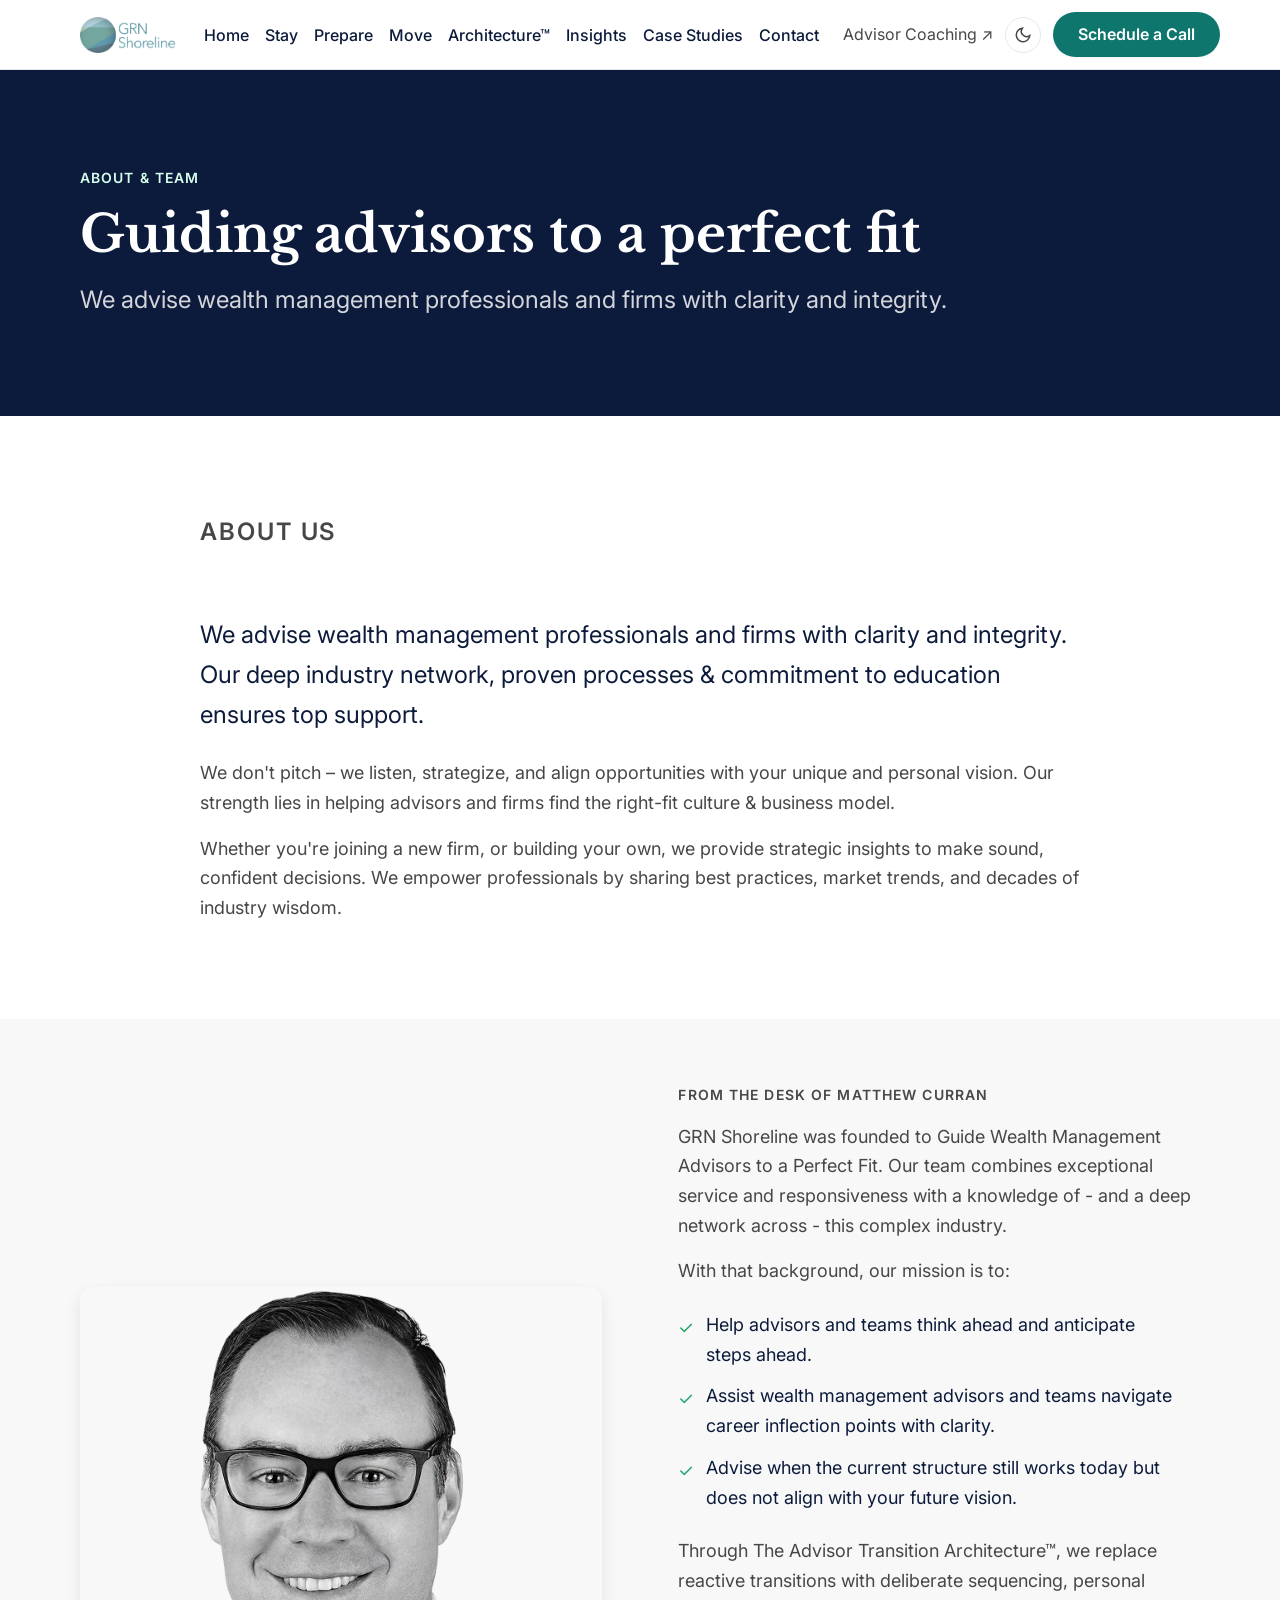
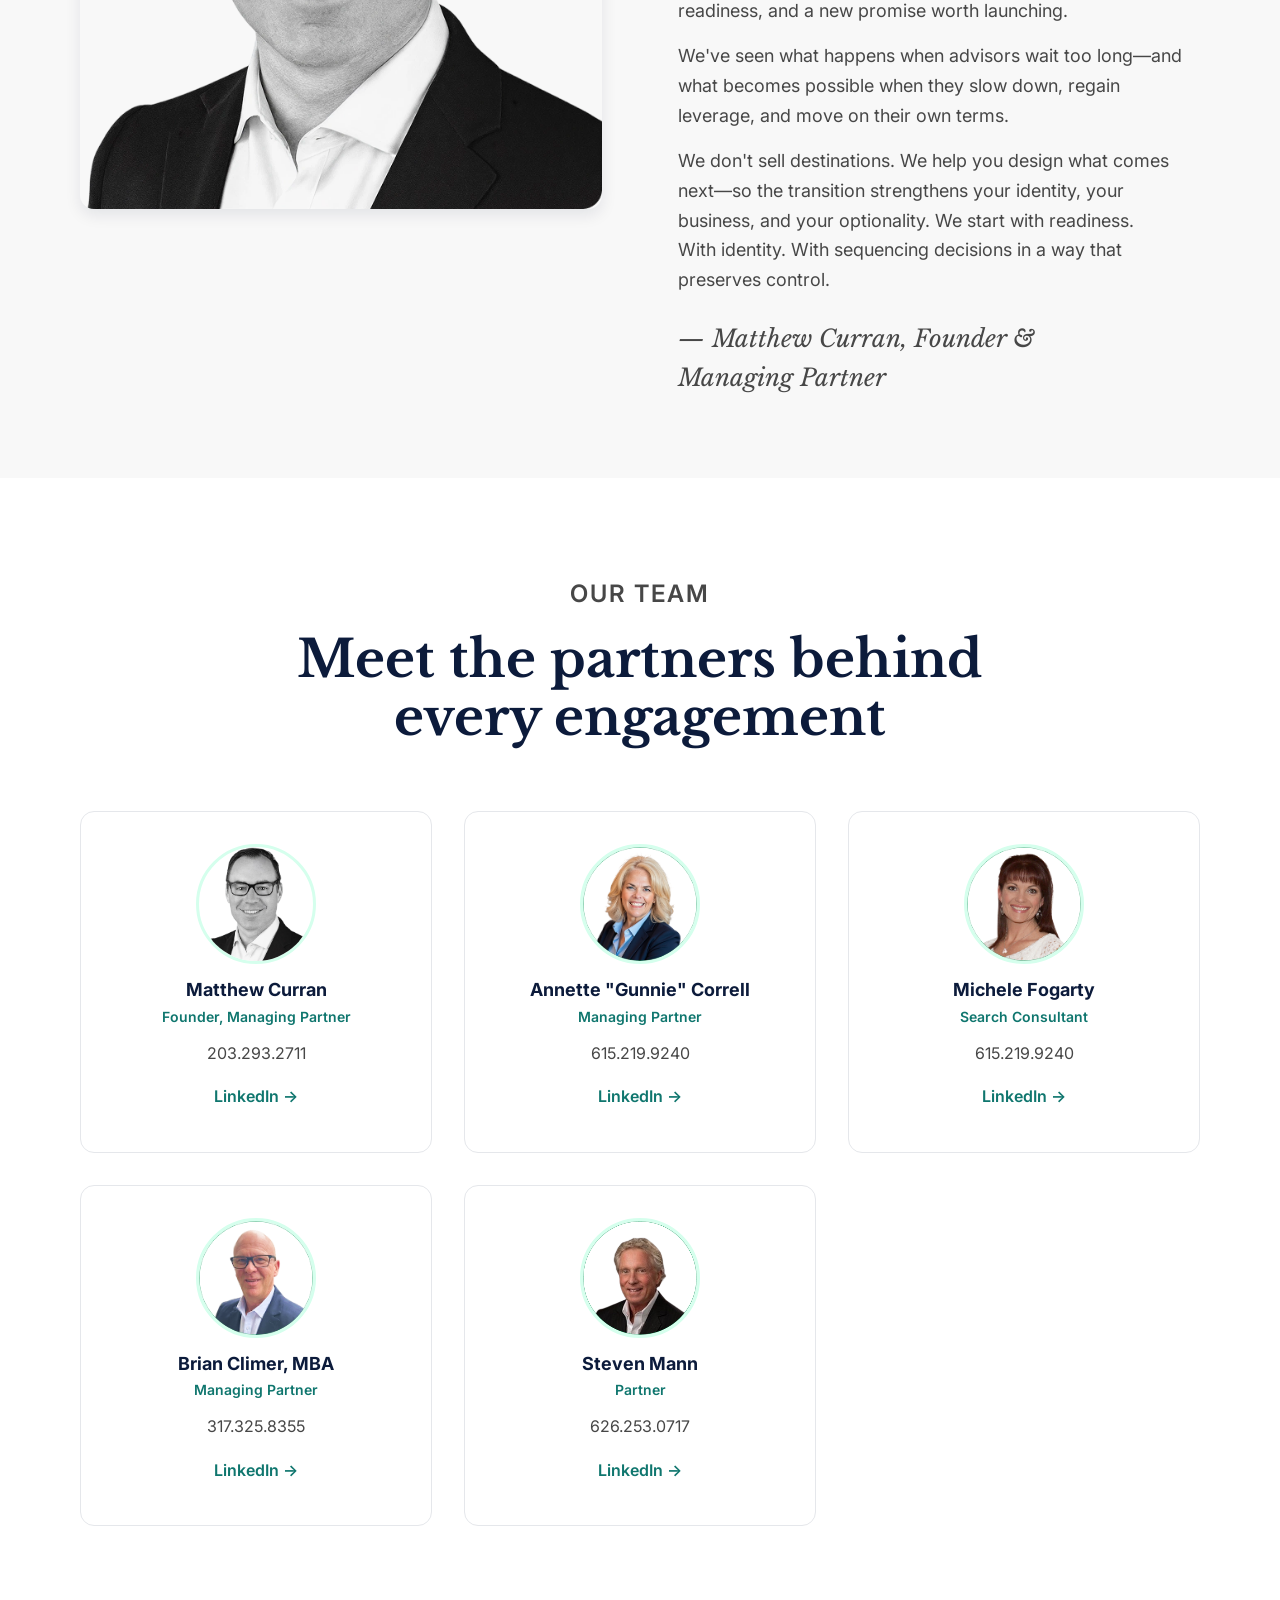
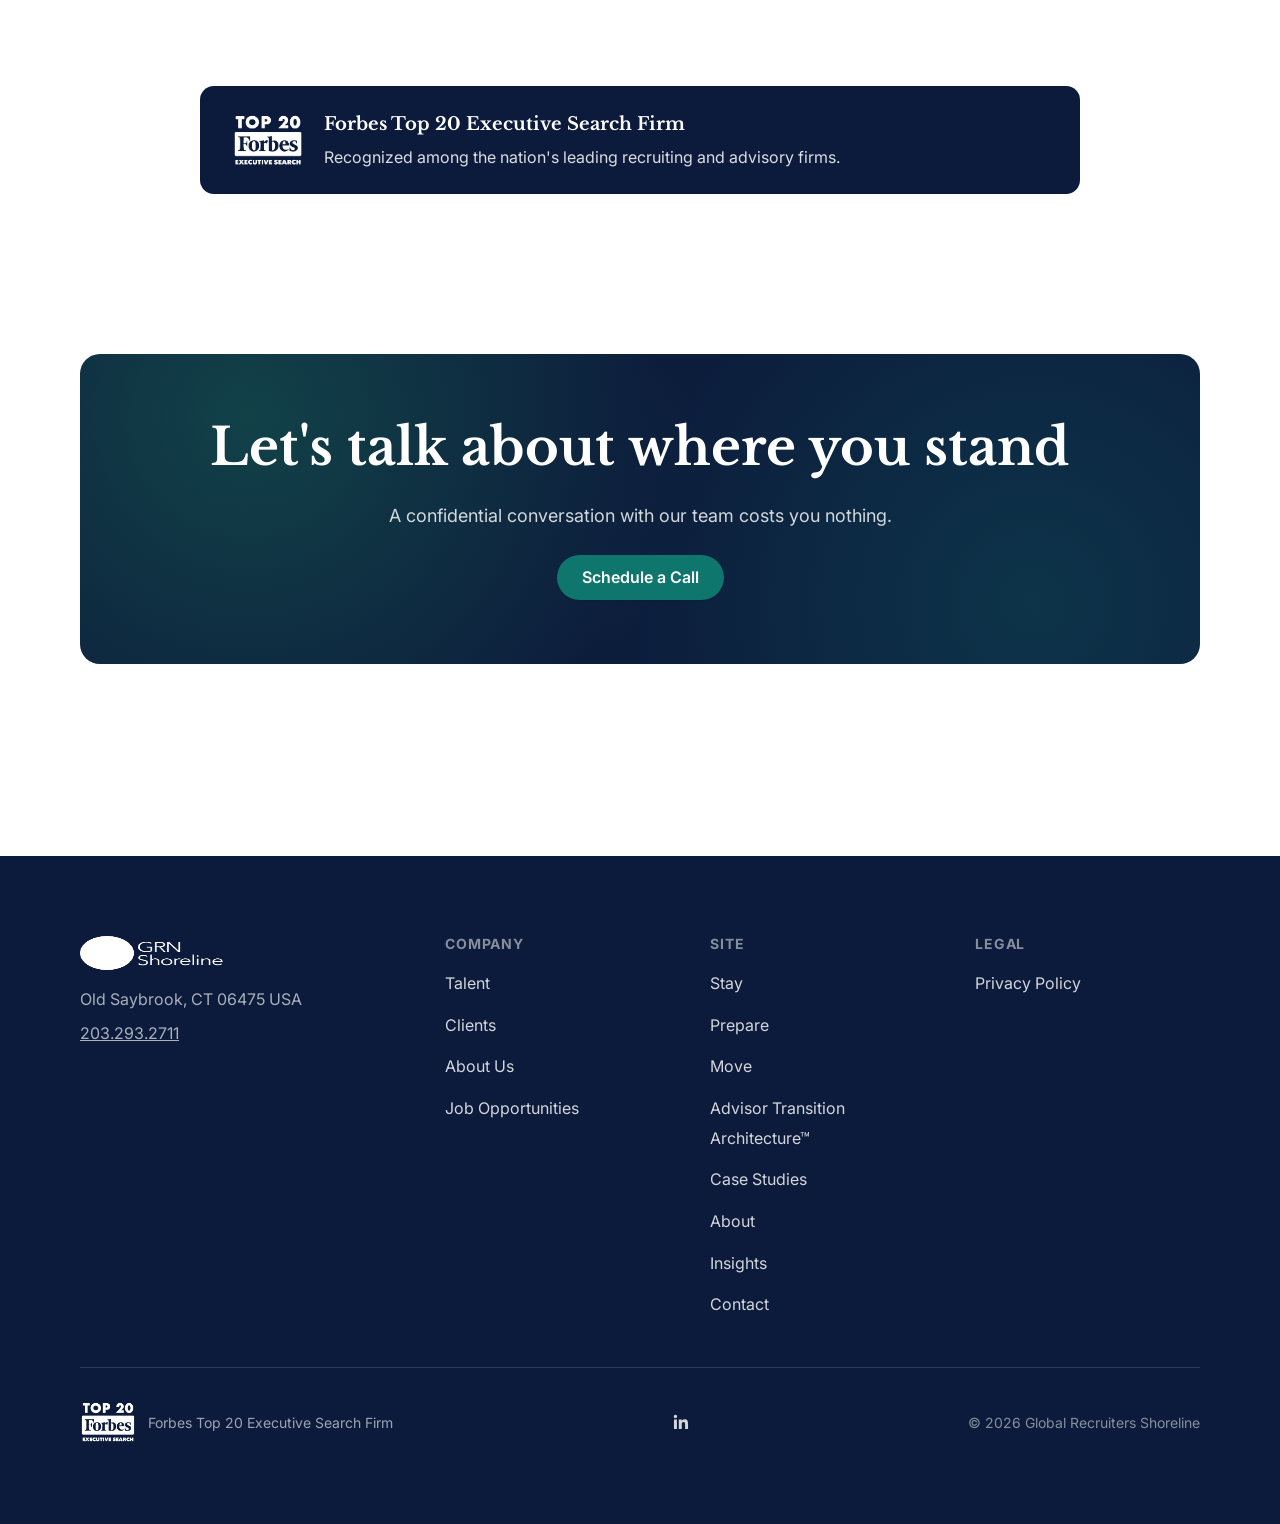
==== about.html @ 6365e37e "GRN Shoreline website - 9 page site" ====
<!doctype html>
<html lang="en">
<head>
  <meta charset="UTF-8">
  <meta name="viewport" content="width=device-width, initial-scale=1.0">
  <title>About & Team — GRN Shoreline</title>
  <meta name="description" content="Meet the GRN Shoreline team and read Matthew Curran's letter on why the firm exists to guide wealth management advisors to a perfect fit.">
  <link rel="preconnect" href="https://fonts.googleapis.com">
  <link rel="preconnect" href="https://fonts.gstatic.com" crossorigin>
  <link href="https://fonts.googleapis.com/css2?family=Libre+Baskerville:ital,wght@0,400;0,700;1,400&family=Inter:wght@300..800&display=swap" rel="stylesheet">
  <link rel="stylesheet" href="./base.css">
  <link rel="stylesheet" href="./style.css">
  <link rel="icon" href="./assets/grn-logo-alt.png">
</head>
<body>
  <a class="skip-link" href="#main">Skip to content</a>

        <header class="site-header">
    <div class="wrap header-inner">
      <a class="brand" href="./index.html" aria-label="GRN Shoreline home">
        <img src="./assets/grn-logo-alt.png" alt="GRN Shoreline logo" width="150" height="54">
      </a>
      <nav class="main-nav" aria-label="Primary">
        <ul role="list">
          <li><a href="./index.html">Home</a></li>
          <li><a href="./stay.html">Stay</a></li>
          <li><a href="./prepare.html">Prepare</a></li>
          <li><a href="./move.html">Move</a></li>
          <li><a href="./advisor-transition-architecture.html"><span class="nav-label-full">Advisor Transition Architecture™</span><span class="nav-label-short">Architecture™</span></a></li>
          <li><a href="./insights.html">Insights</a></li>
          <li><a href="./case-studies.html">Case Studies</a></li>
          <li><a href="./contact.html">Contact</a></li>
        </ul>
        <a class="link-external" href="https://advisortransitionconsulting.com/" target="_blank" rel="noopener noreferrer">Advisor Coaching ↗</a>
      </nav>
      <div class="header-actions">
        <a class="link-external-desktop" href="https://advisortransitionconsulting.com/" target="_blank" rel="noopener noreferrer">Advisor Coaching ↗</a>
        <button class="theme-toggle" data-theme-toggle type="button" aria-label="Switch to dark mode"></button>
        <a class="btn btn--primary" href="https://calendly.com/grnshoreline" target="_blank" rel="noopener noreferrer"><span class="btn-label-full">Schedule a Call</span><span class="btn-label-short">Call</span></a>
        <button class="nav-toggle" type="button" aria-label="Open menu" aria-expanded="false">
          <svg width="22" height="22" viewBox="0 0 24 24" fill="none" stroke="currentColor" stroke-width="2"><path d="M3 6h18M3 12h18M3 18h18"/></svg>
        </button>
      </div>
    </div>
  </header>

<main id="main">
    <section class="page-hero">
      <div class="wrap">
        <p class="kicker kicker--on-dark"><span>About &amp; Team</span></p>
        <h1>Guiding advisors to a perfect fit</h1>
        <p class="subhead">We advise wealth management professionals and firms with clarity and integrity.</p>
      </div>
    </section>

    <section class="section">
      <div class="wrap wrap--narrow">
        <div class="section-head">
          <p class="kicker"><span>About Us</span></p>
        </div>
        <p style="font-size:var(--text-lg); color:var(--color-text); font-family:var(--font-body); margin-bottom:var(--space-6);">We advise wealth management professionals and firms with clarity and integrity. Our deep industry network, proven processes &amp; commitment to education ensures top support.</p>
        <p style="color:var(--color-text-muted); margin-bottom:var(--space-4);">We don't pitch – we listen, strategize, and align opportunities with your unique and personal vision. Our strength lies in helping advisors and firms find the right-fit culture &amp; business model.</p>
        <p style="color:var(--color-text-muted);">Whether you're joining a new firm, or building your own, we provide strategic insights to make sound, confident decisions. We empower professionals by sharing best practices, market trends, and decades of industry wisdom.</p>
      </div>
    </section>

    <section class="section section--tight" style="background:var(--color-surface);">
      <div class="wrap">
        <div class="split">
          <div class="split-media">
            <img src="./assets/matt-bw.png" alt="Matthew Curran, Founder and Managing Partner of GRN Shoreline" width="631" height="631" loading="lazy">
          </div>
          <div class="split-copy">
            <p class="kicker"><span>From the Desk of Matthew Curran</span></p>
            <div class="letter-block" style="padding:0; background:transparent;">
              <p>GRN Shoreline was founded to Guide Wealth Management Advisors to a Perfect Fit. Our team combines exceptional service and responsiveness with a knowledge of - and a deep network across - this complex industry.</p>
              <p>With that background, our mission is to:</p>
              <ul class="split-list" role="list">
                <li><span class="check">✓</span> Help advisors and teams think ahead and anticipate steps ahead.</li>
                <li><span class="check">✓</span> Assist wealth management advisors and teams navigate career inflection points with clarity.</li>
                <li><span class="check">✓</span> Advise when the current structure still works today but does not align with your future vision.</li>
              </ul>
              <p>Through The Advisor Transition Architecture™, we replace reactive transitions with deliberate sequencing, personal readiness, and a new promise worth launching.</p>
              <p>We've seen what happens when advisors wait too long—and what becomes possible when they slow down, regain leverage, and move on their own terms.</p>
              <p>We don't sell destinations. We help you design what comes next—so the transition strengthens your identity, your business, and your optionality. We start with readiness. With identity. With sequencing decisions in a way that preserves control.</p>
              <p class="letter-signoff">— Matthew Curran, Founder &amp; Managing Partner</p>
            </div>
          </div>
        </div>
      </div>
    </section>

    <section class="section">
      <div class="wrap">
        <div class="section-head section-head--center">
          <p class="kicker" style="justify-content:center;"><span>Our Team</span></p>
          <h2>Meet the partners behind every engagement</h2>
        </div>
        <div class="team-grid">
          <div class="team-card">
            <div class="team-photo"><img src="./assets/matt-bw.png" alt="Matthew Curran" width="631" height="631" loading="lazy"></div>
            <h3>Matthew Curran</h3>
            <p class="role">Founder, Managing Partner</p>
            <a class="phone" href="tel:2032932711">203.293.2711</a>
            <a class="btn btn--ghost" href="https://www.linkedin.com/in/matthewcurran-grn/" target="_blank" rel="noopener noreferrer">LinkedIn →</a>
          </div>
          <div class="team-card">
            <div class="team-photo"><img src="./assets/annette.png" alt="Annette Gunnie Correll" width="275" height="275" loading="lazy"></div>
            <h3>Annette "Gunnie" Correll</h3>
            <p class="role">Managing Partner</p>
            <a class="phone" href="tel:6152199240">615.219.9240</a>
            <a class="btn btn--ghost" href="https://www.linkedin.com/in/gunnie-correll/" target="_blank" rel="noopener noreferrer">LinkedIn →</a>
          </div>
          <div class="team-card">
            <div class="team-photo"><img src="./assets/michele.png" alt="Michele Fogarty" width="275" height="275" loading="lazy"></div>
            <h3>Michele Fogarty</h3>
            <p class="role">Search Consultant</p>
            <a class="phone" href="tel:6152199240">615.219.9240</a>
            <a class="btn btn--ghost" href="https://www.linkedin.com/in/michelefogarty/" target="_blank" rel="noopener noreferrer">LinkedIn →</a>
          </div>
          <div class="team-card">
            <div class="team-photo"><img src="./assets/brian.png" alt="Brian Climer" width="275" height="275" loading="lazy"></div>
            <h3>Brian Climer, MBA</h3>
            <p class="role">Managing Partner</p>
            <a class="phone" href="tel:3173258355">317.325.8355</a>
            <a class="btn btn--ghost" href="https://www.linkedin.com/in/brian-climer-b722161/" target="_blank" rel="noopener noreferrer">LinkedIn →</a>
          </div>
          <div class="team-card">
            <div class="team-photo"><img src="./assets/steven.png" alt="Steven Mann" width="220" height="220" loading="lazy"></div>
            <h3>Steven Mann</h3>
            <p class="role">Partner</p>
            <a class="phone" href="tel:6262530717">626.253.0717</a>
            <a class="btn btn--ghost" href="https://www.linkedin.com/in/steven-mann-wealth-management/" target="_blank" rel="noopener noreferrer">LinkedIn →</a>
          </div>
        </div>
      </div>
    </section>

    <section class="section section--tight">
      <div class="wrap wrap--narrow">
        <div class="badge-row">
          <img src="./assets/forbes-badge.png" alt="Forbes Top 20 Executive Search Firm badge">
          <p><strong>Forbes Top 20 Executive Search Firm</strong>Recognized among the nation's leading recruiting and advisory firms.</p>
        </div>
      </div>
    </section>

    <section class="section">
      <div class="wrap">
        <div class="cta-band">
          <h2>Let's talk about where you stand</h2>
          <p>A confidential conversation with our team costs you nothing.</p>
          <div class="hero-ctas">
            <a class="btn btn--primary" href="https://calendly.com/grnshoreline" target="_blank" rel="noopener noreferrer">Schedule a Call</a>
          </div>
        </div>
      </div>
    </section>
  </main>

        <footer class="site-footer">
    <div class="wrap">
      <div class="footer-grid">
        <div class="footer-brand">
          <img src="./assets/grn-logo-alt.png" alt="GRN Shoreline logo" width="150" height="54">
          <p>Old Saybrook, CT 06475 USA</p>
          <p><a href="tel:2032932711" style="color:inherit;">203.293.2711</a></p>
        </div>
        <div class="footer-col">
          <h4>Company</h4>
          <ul role="list">
            <li><a href="https://grnshoreline.com/candidate/index.aspx" target="_blank" rel="noopener noreferrer">Talent</a></li>
            <li><a href="https://grnshoreline.com/employer/index.aspx" target="_blank" rel="noopener noreferrer">Clients</a></li>
            <li><a href="./about.html">About Us</a></li>
            <li><a href="https://grnshoreline.com/candidate/jobs.aspx" target="_blank" rel="noopener noreferrer">Job Opportunities</a></li>
          </ul>
        </div>
        <div class="footer-col">
          <h4>Site</h4>
          <ul role="list">
            <li><a href="./stay.html">Stay</a></li>
            <li><a href="./prepare.html">Prepare</a></li>
            <li><a href="./move.html">Move</a></li>
            <li><a href="./advisor-transition-architecture.html">Advisor Transition Architecture™</a></li>
            <li><a href="./case-studies.html">Case Studies</a></li>
            <li><a href="./about.html">About</a></li>
            <li><a href="./insights.html">Insights</a></li>
            <li><a href="./contact.html">Contact</a></li>
          </ul>
        </div>
        <div class="footer-col">
          <h4>Legal</h4>
          <ul role="list">
            <li><a href="https://grnshoreline.com/about/privacy.aspx" target="_blank" rel="noopener noreferrer">Privacy Policy</a></li>
          </ul>
        </div>
      </div>
      <div class="footer-bottom">
        <div class="footer-badge">
          <img src="./assets/forbes-badge.png" alt="Forbes Top 20 Executive Search Firm badge">
          <span>Forbes Top 20 Executive Search Firm</span>
        </div>
        <div class="footer-social">
          <a href="https://linkedin.com/company/grnshoreline" target="_blank" rel="noopener noreferrer" aria-label="GRN Shoreline on LinkedIn">
            <svg width="20" height="20" viewBox="0 0 24 24" fill="currentColor"><path d="M20.45 20.45h-3.55v-5.57c0-1.33-.02-3.03-1.85-3.03-1.85 0-2.14 1.44-2.14 2.94v5.66H9.36V9h3.41v1.56h.05c.47-.9 1.64-1.85 3.38-1.85 3.6 0 4.27 2.37 4.27 5.46v6.28zM5.34 7.43a2.06 2.06 0 1 1 0-4.12 2.06 2.06 0 0 1 0 4.12zM7.12 20.45H3.56V9h3.56v11.45z"/></svg>
          </a>
        </div>
        <p class="footer-copy">© 2026 Global Recruiters Shoreline</p>
      </div>
    </div>
  </footer>

  <script src="./app.js" defer></script>
</body>
</html>
---- base.css ----
/* base.css — mandatory reset & foundations */
*,
*::before,
*::after {
  box-sizing: border-box;
  margin: 0;
  padding: 0;
}

html {
  -moz-text-size-adjust: none;
  -webkit-text-size-adjust: none;
  text-size-adjust: none;
  -webkit-font-smoothing: antialiased;
  -moz-osx-font-smoothing: grayscale;
  text-rendering: optimizeLegibility;
  scroll-behavior: smooth;
  hanging-punctuation: first last;
  scroll-padding-top: var(--space-24);
  overflow-x: hidden;
}

body {
  min-height: 100dvh;
  line-height: 1.65;
  font-family: var(--font-body, sans-serif);
  font-size: var(--text-base);
  color: var(--color-text);
  background-color: var(--color-bg);
  overflow-x: hidden;
}

img,
picture,
video,
canvas,
svg {
  display: block;
  max-width: 100%;
  height: auto;
}
ul[role='list'],
ol[role='list'] {
  list-style: none;
}
input,
button,
textarea,
select {
  font: inherit;
  color: inherit;
}

h1,
h2,
h3,
h4,
h5,
h6 {
  text-wrap: balance;
  line-height: 1.15;
  font-family: var(--font-display);
}
p,
li,
figcaption {
  text-wrap: pretty;
}

::selection {
  background: color-mix(in oklab, var(--color-primary) 30%, transparent);
  color: var(--color-text);
}

:focus-visible {
  outline: 2px solid var(--color-primary);
  outline-offset: 3px;
  border-radius: var(--radius-sm);
}

@media (prefers-reduced-motion: reduce) {
  *,
  *::before,
  *::after {
    animation-duration: 0.01ms !important;
    animation-iteration-count: 1 !important;
    transition-duration: 0.01ms !important;
    scroll-behavior: auto !important;
  }
}

button {
  cursor: pointer;
  background: none;
  border: none;
}
table {
  border-collapse: collapse;
  width: 100%;
}

a,
button,
[role='button'],
[role='link'],
input,
textarea,
select {
  transition:
    color var(--transition-interactive),
    background var(--transition-interactive),
    border-color var(--transition-interactive),
    box-shadow var(--transition-interactive),
    transform var(--transition-interactive);
}

.sr-only {
  position: absolute;
  width: 1px;
  height: 1px;
  padding: 0;
  margin: -1px;
  overflow: hidden;
  clip: rect(0, 0, 0, 0);
  white-space: nowrap;
  border-width: 0;
}
---- style.css ----
/* style.css — GRN Shoreline design tokens + components */

/* ============ TYPE SCALE ============ */
:root {
  --text-xs: clamp(0.75rem, 0.7rem + 0.25vw, 0.875rem);
  --text-sm: clamp(0.875rem, 0.8rem + 0.35vw, 1rem);
  --text-base: clamp(1rem, 0.95rem + 0.25vw, 1.125rem);
  --text-lg: clamp(1.125rem, 1rem + 0.75vw, 1.5rem);
  --text-xl: clamp(1.5rem, 1.2rem + 1.25vw, 2.25rem);
  --text-2xl: clamp(2rem, 1.2rem + 2.5vw, 3.5rem);
  --text-3xl: clamp(2.5rem, 1rem + 4vw, 4.75rem);
  --text-hero: clamp(2.75rem, 0.8rem + 6vw, 6.5rem);

  /* ============ SPACING (4px base) ============ */
  --space-1: 0.25rem;
  --space-2: 0.5rem;
  --space-3: 0.75rem;
  --space-4: 1rem;
  --space-5: 1.25rem;
  --space-6: 1.5rem;
  --space-8: 2rem;
  --space-10: 2.5rem;
  --space-12: 3rem;
  --space-16: 4rem;
  --space-20: 5rem;
  --space-24: 6rem;
  --space-32: 8rem;

  /* ============ RADIUS / TRANSITIONS ============ */
  --radius-sm: 0.375rem;
  --radius-md: 0.5rem;
  --radius-lg: 0.875rem;
  --radius-xl: 1.25rem;
  --radius-full: 9999px;
  --transition-interactive: 180ms cubic-bezier(0.16, 1, 0.3, 1);

  /* ============ CONTENT WIDTHS ============ */
  --content-narrow: 640px;
  --content-default: 960px;
  --content-wide: 1200px;
  --content-full: 100%;

  /* ============ FONTS ============ */
  --font-display: 'Libre Baskerville', Georgia, 'Times New Roman', serif;
  --font-body: 'Inter', -apple-system, 'Helvetica Neue', sans-serif;
}

/* ============ COLOR SYSTEM — GRN Shoreline brand ============ */
:root,
[data-theme='light'] {
  --color-navy: #0c1b3b;
  --color-navy-2: #132549;
  --color-teal: #0f766e;
  --color-teal-2: #20a56a;
  --color-mint: #d5ffed;

  --color-bg: #ffffff;
  --color-surface: #f8f8f8;
  --color-surface-2: #ffffff;
  --color-surface-offset: #eef6f2;
  --color-surface-mint: #d5ffed;
  --color-divider: #e5e7eb;
  --color-border: #e5e7eb;

  --color-text: #0c1b3b;
  --color-text-muted: #474747;
  --color-text-faint: #9ca3af;
  --color-text-inverse: #f8f8f8;

  --color-primary: #0f766e;
  --color-primary-hover: #0c5c56;
  --color-primary-active: #094843;
  --color-primary-highlight: #d5ffed;

  --color-accent: #20a56a;
  --color-accent-hover: #188753;

  --shadow-sm: 0 1px 2px rgba(12, 27, 59, 0.06);
  --shadow-md: 0 6px 16px rgba(12, 27, 59, 0.09);
  --shadow-lg: 0 16px 40px rgba(12, 27, 59, 0.14);
}

[data-theme='dark'] {
  --color-bg: #0a1530;
  --color-surface: #0c1b3b;
  --color-surface-2: #101f42;
  --color-surface-offset: #122645;
  --color-surface-mint: #163527;
  --color-divider: #223258;
  --color-border: #2a3b64;

  --color-text: #eef2f7;
  --color-text-muted: #b7c0d6;
  --color-text-faint: #7f8bab;
  --color-text-inverse: #0c1b3b;

  --color-primary: #2bbfa0;
  --color-primary-hover: #4fd2b5;
  --color-primary-active: #20a56a;
  --color-primary-highlight: #163527;

  --color-accent: #33c17a;
  --color-accent-hover: #57d295;

  --shadow-sm: 0 1px 2px rgba(0, 0, 0, 0.3);
  --shadow-md: 0 6px 16px rgba(0, 0, 0, 0.35);
  --shadow-lg: 0 16px 40px rgba(0, 0, 0, 0.45);
}

@media (prefers-color-scheme: dark) {
  :root:not([data-theme]) {
    --color-bg: #0a1530;
    --color-surface: #0c1b3b;
    --color-surface-2: #101f42;
    --color-surface-offset: #122645;
    --color-surface-mint: #163527;
    --color-divider: #223258;
    --color-border: #2a3b64;
    --color-text: #eef2f7;
    --color-text-muted: #b7c0d6;
    --color-text-faint: #7f8bab;
    --color-text-inverse: #0c1b3b;
    --color-primary: #2bbfa0;
    --color-primary-hover: #4fd2b5;
    --color-primary-active: #20a56a;
    --color-primary-highlight: #163527;
    --color-accent: #33c17a;
    --color-accent-hover: #57d295;
    --shadow-sm: 0 1px 2px rgba(0, 0, 0, 0.3);
    --shadow-md: 0 6px 16px rgba(0, 0, 0, 0.35);
    --shadow-lg: 0 16px 40px rgba(0, 0, 0, 0.45);
  }
}

/* ============ LAYOUT PRIMITIVES ============ */
.wrap {
  width: 100%;
  max-width: var(--content-wide);
  margin-inline: auto;
  padding-inline: clamp(var(--space-5), 5vw, var(--space-10));
}
.wrap--narrow {
  max-width: var(--content-default);
}
.section {
  padding-block: clamp(var(--space-16), 8vw, var(--space-24));
}
.section--tight {
  padding-block: clamp(var(--space-10), 5vw, var(--space-16));
}
main {
  display: block;
}

/* ============ SKIP LINK ============ */
.skip-link {
  position: absolute;
  left: -9999px;
  top: 0;
  z-index: 200;
  background: var(--color-navy);
  color: #fff;
  padding: var(--space-3) var(--space-5);
  border-radius: var(--radius-sm);
}
.skip-link:focus {
  left: var(--space-4);
  top: var(--space-4);
}

/* ============ HEADER ============ */
.site-header {
  position: sticky;
  top: 0;
  z-index: 100;
  background: color-mix(in oklab, var(--color-bg) 97%, transparent);
  border-bottom: 1px solid var(--color-divider);
  transition:
    transform 0.3s cubic-bezier(0.16, 1, 0.3, 1),
    box-shadow 0.3s cubic-bezier(0.16, 1, 0.3, 1);
}
@supports (backdrop-filter: blur(1px)) {
  @media (min-width: 781px) {
    .site-header {
      background: color-mix(in oklab, var(--color-bg) 92%, transparent);
      backdrop-filter: blur(14px);
    }
  }
}
.site-header--hidden {
  transform: translateY(-100%);
}
.site-header--scrolled {
  box-shadow: var(--shadow-sm);
}
.header-inner {
  display: flex;
  align-items: center;
  justify-content: space-between;
  gap: var(--space-6);
  padding-block: var(--space-3);
}
.brand {
  display: flex;
  align-items: center;
  gap: var(--space-2);
  flex-shrink: 0;
}
.brand img {
  height: clamp(28px, 4vw, 36px);
  width: auto;
}
.brand-name {
  font-family: var(--font-display);
  font-size: var(--text-sm);
  color: var(--color-navy);
  display: none;
}
[data-theme='dark'] .brand-name {
  color: var(--color-text);
}

.main-nav {
  display: flex;
  align-items: center;
  gap: var(--space-5);
}
.main-nav ul {
  display: flex;
  align-items: center;
  gap: var(--space-4);
  flex-wrap: nowrap;
}
.main-nav a {
  font-size: var(--text-sm);
  white-space: nowrap;
  color: var(--color-text);
  text-decoration: none;
  font-weight: 500;
  position: relative;
  padding-block: var(--space-1);
}
.nav-label-short {
  display: inline;
}
.nav-label-full {
  display: none;
}
.main-nav a::after {
  content: '';
  position: absolute;
  left: 0;
  bottom: -4px;
  width: 0;
  height: 2px;
  background: var(--color-teal-2);
  transition: width var(--transition-interactive);
}
.main-nav a:hover::after,
.main-nav a[aria-current='page']::after {
  width: 100%;
}
.main-nav a[aria-current='page'] {
  color: var(--color-teal);
  font-weight: 600;
}
[data-theme='dark'] .main-nav a[aria-current='page'] {
  color: var(--color-primary);
}

.header-actions {
  display: flex;
  align-items: center;
  gap: var(--space-3);
  flex-shrink: 0;
}
.link-external {
  font-size: var(--text-sm);
  color: var(--color-text-muted);
  text-decoration: none;
  display: none;
}
.link-external:hover {
  color: var(--color-teal);
}
.link-external-desktop {
  font-size: var(--text-sm);
  color: var(--color-text-muted);
  text-decoration: none;
  white-space: nowrap;
}
.link-external-desktop:hover {
  color: var(--color-teal);
}

.theme-toggle {
  display: inline-flex;
  align-items: center;
  justify-content: center;
  width: 36px;
  height: 36px;
  border-radius: var(--radius-full);
  color: var(--color-text-muted);
  border: 1px solid var(--color-border);
}
.theme-toggle:hover {
  color: var(--color-teal);
  border-color: var(--color-teal);
}

.nav-toggle {
  display: none;
  width: 40px;
  height: 40px;
  align-items: center;
  justify-content: center;
  color: var(--color-navy);
}
[data-theme='dark'] .nav-toggle {
  color: var(--color-text);
}

/* ============ BUTTONS ============ */
.btn {
  display: inline-flex;
  align-items: center;
  justify-content: center;
  gap: var(--space-2);
  font-size: var(--text-sm);
  font-weight: 600;
  padding: var(--space-3) var(--space-6);
  border-radius: var(--radius-full);
  text-decoration: none;
  white-space: nowrap;
  border: 1.5px solid transparent;
  line-height: 1.2;
}
.btn--primary {
  background: var(--color-teal);
  color: #fff;
  box-shadow: var(--shadow-sm);
}
.btn--primary:hover {
  background: var(--color-primary-hover);
  box-shadow: var(--shadow-md);
  transform: translateY(-1px);
}
.btn--secondary {
  background: transparent;
  color: var(--color-navy);
  border-color: var(--color-navy);
}
[data-theme='dark'] .btn--secondary {
  color: var(--color-text);
  border-color: var(--color-border);
}
.btn--secondary:hover {
  background: var(--color-navy);
  color: #fff;
}
[data-theme='dark'] .btn--secondary:hover {
  background: var(--color-primary);
  border-color: var(--color-primary);
  color: var(--color-navy);
}
.btn--ghost {
  background: transparent;
  color: var(--color-teal);
  padding-inline: var(--space-2);
}
.btn--ghost:hover {
  color: var(--color-primary-hover);
  gap: var(--space-3);
}
.btn--on-dark {
  border-color: rgba(255, 255, 255, 0.5);
  color: #fff;
}
.btn--on-dark:hover {
  background: #fff;
  color: var(--color-navy);
}
.btn--block {
  width: 100%;
}
.btn-label-short {
  display: none;
}

/* ============ KICKER / EYEBROW ============ */
.kicker {
  display: flex;
  flex-wrap: wrap;
  align-items: center;
  gap: var(--space-2);
  font-size: var(--text-xs);
  font-weight: 600;
  letter-spacing: 0.08em;
  text-transform: uppercase;
  color: var(--color-teal-2);
  margin-bottom: var(--space-4);
}
.kicker span:not(:last-child)::after {
  content: '›';
  margin-left: var(--space-2);
  color: var(--color-text-faint);
}
.kicker--on-dark {
  color: var(--color-mint);
}

.tag {
  display: inline-flex;
  align-items: center;
  font-size: var(--text-xs);
  font-weight: 600;
  padding: var(--space-1) var(--space-3);
  border-radius: var(--radius-full);
  background: var(--color-surface-mint);
  color: var(--color-teal);
}

/* ============ HERO ============ */
.hero {
  position: relative;
  color: #fff;
  overflow: hidden;
  min-height: 78vh;
  display: flex;
  align-items: center;
}
.hero-bg {
  position: absolute;
  inset: 0;
  width: 100%;
  height: 100%;
  object-fit: cover;
  z-index: 0;
}
.hero-overlay {
  position: absolute;
  inset: 0;
  background: linear-gradient(
    115deg,
    rgba(12, 27, 59, 0.94) 0%,
    rgba(12, 27, 59, 0.82) 42%,
    rgba(15, 118, 110, 0.55) 100%
  );
  z-index: 1;
}
.hero-content {
  position: relative;
  z-index: 2;
  padding-block: clamp(var(--space-20), 12vw, var(--space-32));
}
.hero h1 {
  font-size: var(--text-hero);
  max-width: 20ch;
  margin-bottom: var(--space-6);
}
.hero .subhead {
  font-size: var(--text-lg);
  color: rgba(255, 255, 255, 0.88);
  max-width: 62ch;
  margin-bottom: var(--space-8);
  font-family: var(--font-body);
}
.hero-ctas {
  display: flex;
  flex-wrap: wrap;
  gap: var(--space-4);
}

.page-hero {
  background: var(--color-navy);
  color: #fff;
  padding-block: clamp(var(--space-16), 10vw, var(--space-24));
}
.page-hero h1 {
  font-size: var(--text-2xl);
  max-width: 26ch;
}
.page-hero .subhead {
  font-size: var(--text-lg);
  color: rgba(255, 255, 255, 0.82);
  max-width: 68ch;
  margin-top: var(--space-4);
  font-family: var(--font-body);
}

/* ============ SECTION HEADINGS ============ */
.section-head {
  max-width: 46rem;
  margin-bottom: clamp(var(--space-10), 5vw, var(--space-16));
}
.section-head h2 {
  font-size: var(--text-2xl);
  color: var(--color-navy);
  margin-bottom: var(--space-4);
}
[data-theme='dark'] .section-head h2 {
  color: var(--color-text);
}
.section-head p {
  font-size: var(--text-lg);
  color: var(--color-text-muted);
  font-family: var(--font-body);
}
.section-head--center {
  margin-inline: auto;
  text-align: center;
}

h3.card-title,
.card h3 {
  font-size: var(--text-lg);
  color: var(--color-navy);
}
[data-theme='dark'] .card h3 {
  color: var(--color-text);
}

/* ============ WHY SECTION ============ */
.why-section {
  background: var(--color-surface);
}
.why-grid {
  display: grid;
  grid-template-columns: 1.1fr 0.9fr;
  gap: clamp(var(--space-10), 6vw, var(--space-20));
  align-items: center;
}
.why-copy p {
  font-size: var(--text-base);
  color: var(--color-text-muted);
  margin-bottom: var(--space-5);
  max-width: 60ch;
}
.why-copy p:first-of-type {
  font-size: var(--text-lg);
  color: var(--color-text);
  font-family: var(--font-body);
}
.why-diagram {
  background: #fff;
  border-radius: var(--radius-xl);
  padding: clamp(var(--space-6), 4vw, var(--space-10));
  box-shadow: var(--shadow-lg);
  border: 1px solid var(--color-border);
}
[data-theme='dark'] .why-diagram {
  background: var(--color-surface-2);
}
.why-diagram img {
  width: 100%;
}
.why-diagram figcaption {
  margin-top: var(--space-4);
  font-size: var(--text-xs);
  color: var(--color-text-faint);
  text-align: center;
}

/* ============ CARD GRID (teasers) ============ */
.card-grid {
  display: grid;
  grid-template-columns: repeat(3, 1fr);
  gap: var(--space-8);
}
.teaser-card {
  background: var(--color-surface-2);
  border: 1px solid var(--color-border);
  border-radius: var(--radius-lg);
  padding: clamp(var(--space-6), 3vw, var(--space-8));
  display: flex;
  flex-direction: column;
  gap: var(--space-4);
  text-decoration: none;
  color: inherit;
  transition:
    transform var(--transition-interactive),
    box-shadow var(--transition-interactive),
    border-color var(--transition-interactive);
}
.teaser-card:hover {
  transform: translateY(-4px);
  box-shadow: var(--shadow-md);
  border-color: var(--color-teal);
}
.teaser-icon {
  width: 52px;
  height: 52px;
  border-radius: var(--radius-md);
  background: var(--color-surface-mint);
  display: flex;
  align-items: center;
  justify-content: center;
  padding: var(--space-2);
}
.teaser-icon img {
  width: 100%;
  height: 100%;
  object-fit: contain;
}
.teaser-card h3 {
  font-size: var(--text-lg);
}
.teaser-card p {
  color: var(--color-text-muted);
  font-size: var(--text-sm);
  flex: 1;
}
.teaser-card .btn--ghost {
  align-self: flex-start;
  font-size: var(--text-sm);
}

/* ============ NUMBERED DOMAIN CARDS ============ */
.domain-grid {
  display: grid;
  grid-template-columns: repeat(2, 1fr);
  gap: var(--space-6);
}
.domain-card {
  background: var(--color-surface-2);
  border: 1px solid var(--color-border);
  border-radius: var(--radius-lg);
  padding: clamp(var(--space-6), 3vw, var(--space-7));
  display: flex;
  gap: var(--space-5);
}
.domain-number {
  flex-shrink: 0;
  width: 44px;
  height: 44px;
  border-radius: var(--radius-full);
  background: var(--color-navy);
  color: var(--color-mint);
  display: flex;
  align-items: center;
  justify-content: center;
  font-family: var(--font-display);
  font-size: var(--text-base);
}
.domain-card h3 {
  font-size: var(--text-base);
  font-weight: 700;
  font-family: var(--font-body);
  color: var(--color-navy);
  margin-bottom: var(--space-2);
}
[data-theme='dark'] .domain-card h3 {
  color: var(--color-text);
}
.domain-card p {
  font-size: var(--text-sm);
  color: var(--color-text-muted);
}

/* ============ PULL QUOTE ============ */
.pull-quote {
  position: relative;
  font-family: var(--font-display);
  font-size: var(--text-xl);
  font-style: italic;
  color: var(--color-navy);
  line-height: 1.4;
  max-width: 44rem;
  padding-left: clamp(var(--space-6), 3vw, var(--space-10));
  border-left: 3px solid var(--color-teal-2);
}
[data-theme='dark'] .pull-quote {
  color: var(--color-text);
}
.pull-quote--center {
  margin-inline: auto;
  text-align: center;
  border-left: none;
  padding-left: 0;
}

/* ============ SPLIT SECTION ============ */
.split {
  display: grid;
  grid-template-columns: 1fr 1fr;
  gap: clamp(var(--space-10), 6vw, var(--space-20));
  align-items: center;
}
.split--reverse .split-media {
  order: 2;
}
.split-media img {
  border-radius: var(--radius-lg);
  box-shadow: var(--shadow-md);
  width: 100%;
}
.split-copy h2 {
  font-size: var(--text-2xl);
  color: var(--color-navy);
  margin-bottom: var(--space-5);
}
[data-theme='dark'] .split-copy h2 {
  color: var(--color-text);
}
.split-copy p {
  color: var(--color-text-muted);
  margin-bottom: var(--space-4);
  max-width: 56ch;
}
.split-list {
  display: grid;
  gap: var(--space-3);
  margin-block: var(--space-6);
}
.split-list li {
  display: flex;
  gap: var(--space-3);
  font-size: var(--text-base);
  color: var(--color-text);
  align-items: flex-start;
}
.split-list .check {
  flex-shrink: 0;
  color: var(--color-teal-2);
  margin-top: 3px;
}

/* ============ CTA BAND ============ */
.cta-band {
  background: var(--color-navy);
  color: #fff;
  border-radius: var(--radius-xl);
  padding: clamp(var(--space-10), 6vw, var(--space-16));
  text-align: center;
  display: flex;
  flex-direction: column;
  align-items: center;
  gap: var(--space-6);
  background-image: radial-gradient(circle at 15% 20%, rgba(32, 165, 106, 0.28), transparent 45%),
    radial-gradient(circle at 85% 80%, rgba(15, 118, 110, 0.28), transparent 45%);
}
.cta-band h2 {
  font-size: var(--text-2xl);
  max-width: 30ch;
}
.cta-band p {
  color: rgba(255, 255, 255, 0.82);
  max-width: 52ch;
  font-size: var(--text-base);
}
.cta-band .hero-ctas {
  justify-content: center;
}

/* ============ NEWSLETTER STRIP ============ */
.newsletter-strip {
  background: var(--color-surface-mint);
  border-radius: var(--radius-xl);
  padding: clamp(var(--space-8), 5vw, var(--space-12));
  display: flex;
  align-items: center;
  justify-content: space-between;
  gap: var(--space-8);
  flex-wrap: wrap;
}
[data-theme='dark'] .newsletter-strip {
  background: var(--color-surface-mint);
}
.newsletter-strip img {
  width: 88px;
  border-radius: var(--radius-md);
  box-shadow: var(--shadow-sm);
  flex-shrink: 0;
}
.newsletter-copy {
  flex: 1;
  min-width: 220px;
}
.newsletter-copy h3 {
  font-size: var(--text-lg);
  color: var(--color-navy);
  margin-bottom: var(--space-2);
}
.newsletter-copy p {
  color: var(--color-text-muted);
  font-size: var(--text-sm);
}

/* ============ TEAM ============ */
.team-strip {
  display: grid;
  grid-template-columns: repeat(5, 1fr);
  gap: var(--space-6);
}
.team-card {
  text-align: center;
}
.team-photo {
  width: 100%;
  aspect-ratio: 1;
  border-radius: var(--radius-full);
  overflow: hidden;
  margin-bottom: var(--space-4);
  border: 3px solid var(--color-surface-mint);
}
.team-photo img {
  width: 100%;
  height: 100%;
  object-fit: cover;
}
.team-card h3 {
  font-size: var(--text-base);
  color: var(--color-navy);
  margin-bottom: var(--space-1);
  font-family: var(--font-body);
  font-weight: 700;
}
[data-theme='dark'] .team-card h3 {
  color: var(--color-text);
}
.team-card .role {
  font-size: var(--text-xs);
  color: var(--color-teal);
  font-weight: 600;
  margin-bottom: var(--space-3);
}
.team-links {
  display: flex;
  justify-content: center;
  gap: var(--space-3);
  font-size: var(--text-xs);
}
.team-links a {
  color: var(--color-text-muted);
  text-decoration: none;
}
.team-links a:hover {
  color: var(--color-teal);
}

/* ============ CASE STUDY ============ */
.filter-chips {
  display: flex;
  flex-wrap: wrap;
  gap: var(--space-3);
  margin-bottom: var(--space-10);
}
.chip {
  font-size: var(--text-sm);
  padding: var(--space-2) var(--space-5);
  border-radius: var(--radius-full);
  border: 1px solid var(--color-border);
  background: var(--color-surface-2);
  color: var(--color-text-muted);
}
.case-card {
  background: var(--color-surface-2);
  border: 1px solid var(--color-border);
  border-radius: var(--radius-xl);
  padding: clamp(var(--space-8), 5vw, var(--space-12));
  display: grid;
  grid-template-columns: 220px 1fr;
  gap: clamp(var(--space-8), 5vw, var(--space-12));
  box-shadow: var(--shadow-sm);
}
.case-media {
  text-align: center;
}
.case-media img {
  width: 100%;
  border-radius: var(--radius-lg);
  margin-bottom: var(--space-4);
}
.case-media .credentials {
  font-size: var(--text-xs);
  color: var(--color-text-faint);
}
.case-body h3 {
  font-size: var(--text-xl);
  color: var(--color-navy);
  margin-bottom: var(--space-2);
}
[data-theme='dark'] .case-body h3 {
  color: var(--color-text);
}
.case-body .case-eyebrow {
  font-size: var(--text-xs);
  color: var(--color-teal);
  font-weight: 600;
  text-transform: uppercase;
  letter-spacing: 0.06em;
  margin-bottom: var(--space-3);
}
.case-body p {
  color: var(--color-text-muted);
  margin-bottom: var(--space-4);
}
.fit-columns {
  display: grid;
  grid-template-columns: 1fr 1fr;
  gap: var(--space-8);
}
.fit-col {
  background: var(--color-surface-2);
  border: 1px solid var(--color-border);
  border-radius: var(--radius-lg);
  padding: clamp(var(--space-6), 3vw, var(--space-8));
}
.fit-col h3 {
  font-size: var(--text-lg);
  margin-bottom: var(--space-5);
  color: var(--color-navy);
}
[data-theme='dark'] .fit-col h3 {
  color: var(--color-text);
}
.fit-col ul {
  display: grid;
  gap: var(--space-3);
}
.fit-col li {
  display: flex;
  gap: var(--space-3);
  font-size: var(--text-base);
  align-items: flex-start;
}
.fit-col--yes {
  border-color: color-mix(in oklab, var(--color-teal) 30%, var(--color-border));
}
.fit-col--yes .mark {
  color: var(--color-teal-2);
}
.fit-col--no .mark {
  color: var(--color-text-faint);
}
.mark {
  flex-shrink: 0;
  margin-top: 3px;
}

.notice-card {
  background: var(--color-surface);
  border: 1px dashed var(--color-border);
  border-radius: var(--radius-lg);
  padding: clamp(var(--space-8), 4vw, var(--space-10));
  text-align: center;
}
.notice-card h3 {
  font-size: var(--text-lg);
  color: var(--color-navy);
  margin-bottom: var(--space-3);
}
[data-theme='dark'] .notice-card h3 {
  color: var(--color-text);
}
.notice-card p {
  color: var(--color-text-muted);
  max-width: 50ch;
  margin-inline: auto;
  margin-bottom: var(--space-6);
}

/* ============ ABOUT ============ */
.letter-block {
  background: var(--color-surface);
  border-radius: var(--radius-xl);
  padding: clamp(var(--space-8), 5vw, var(--space-14));
}
.letter-block p {
  color: var(--color-text-muted);
  margin-bottom: var(--space-4);
  max-width: 70ch;
}
.letter-signoff {
  font-family: var(--font-display);
  font-style: italic;
  font-size: var(--text-lg);
  color: var(--color-navy);
  margin-top: var(--space-6);
}
[data-theme='dark'] .letter-signoff {
  color: var(--color-text);
}

.team-grid {
  display: grid;
  grid-template-columns: repeat(3, 1fr);
  gap: var(--space-8);
}
.team-grid .team-card {
  background: var(--color-surface-2);
  border: 1px solid var(--color-border);
  border-radius: var(--radius-lg);
  padding: var(--space-8);
}
.team-grid .team-photo {
  width: 120px;
  margin-inline: auto;
}
.team-card .phone {
  display: block;
  font-size: var(--text-sm);
  color: var(--color-text-muted);
  text-decoration: none;
  margin-bottom: var(--space-2);
}
.team-card .phone:hover {
  color: var(--color-teal);
}

.badge-row {
  display: flex;
  align-items: center;
  gap: var(--space-5);
  background: var(--color-navy);
  border-radius: var(--radius-lg);
  padding: var(--space-6) var(--space-8);
}
.badge-row img {
  width: 72px;
  flex-shrink: 0;
}
.badge-row p {
  color: rgba(255, 255, 255, 0.85);
  font-size: var(--text-sm);
  margin: 0;
}
.badge-row strong {
  color: #fff;
  display: block;
  font-family: var(--font-display);
  font-size: var(--text-base);
  margin-bottom: var(--space-1);
}

/* ============ INSIGHTS ============ */
.insights-grid {
  display: grid;
  grid-template-columns: repeat(2, 1fr);
  gap: var(--space-8);
}
.insight-card {
  background: var(--color-surface-2);
  border: 1px solid var(--color-border);
  border-radius: var(--radius-lg);
  padding: clamp(var(--space-6), 3vw, var(--space-8));
  display: flex;
  flex-direction: column;
  gap: var(--space-3);
}
.insight-card .tag {
  align-self: flex-start;
}
.insight-card h3 {
  font-size: var(--text-lg);
  color: var(--color-navy);
}
[data-theme='dark'] .insight-card h3 {
  color: var(--color-text);
}
.insight-card p {
  color: var(--color-text-muted);
  font-size: var(--text-sm);
  flex: 1;
}
.insight-card .btn--ghost {
  align-self: flex-start;
}
.subscribe-banner {
  background: var(--color-navy);
  color: #fff;
  border-radius: var(--radius-xl);
  padding: clamp(var(--space-8), 5vw, var(--space-12));
  display: flex;
  align-items: center;
  justify-content: space-between;
  gap: var(--space-8);
  flex-wrap: wrap;
  margin-bottom: clamp(var(--space-12), 6vw, var(--space-20));
}
.subscribe-banner img {
  width: 84px;
  border-radius: var(--radius-md);
  flex-shrink: 0;
}
.subscribe-banner h2 {
  font-size: var(--text-xl);
  margin-bottom: var(--space-2);
}
.subscribe-banner p {
  color: rgba(255, 255, 255, 0.8);
  font-size: var(--text-sm);
  max-width: 42ch;
}
.subscribe-text {
  display: flex;
  align-items: center;
  gap: var(--space-5);
  flex: 1;
  min-width: 240px;
}
.feed-note {
  font-size: var(--text-xs);
  color: var(--color-text-faint);
  margin-top: var(--space-8);
  text-align: center;
}

/* ============ CONTACT ============ */
.contact-grid {
  display: grid;
  grid-template-columns: 1.2fr 0.8fr;
  gap: clamp(var(--space-10), 5vw, var(--space-16));
}
.contact-card {
  background: var(--color-surface-2);
  border: 1px solid var(--color-border);
  border-radius: var(--radius-xl);
  padding: clamp(var(--space-8), 4vw, var(--space-10));
  box-shadow: var(--shadow-sm);
}
.calendly-card h2 {
  font-size: var(--text-xl);
  color: var(--color-navy);
  margin-bottom: var(--space-2);
}
[data-theme='dark'] .calendly-card h2 {
  color: var(--color-text);
}
.calendly-meta {
  display: flex;
  gap: var(--space-4);
  font-size: var(--text-sm);
  color: var(--color-text-muted);
  margin-bottom: var(--space-6);
  flex-wrap: wrap;
}
.calendly-meta span {
  display: inline-flex;
  align-items: center;
  gap: var(--space-2);
}
.calendly-inline-widget {
  min-width: 280px;
  height: 700px;
  border-radius: var(--radius-md);
  overflow: hidden;
  border: 1px solid var(--color-border);
}
.calendly-fallback {
  padding: var(--space-10);
  text-align: center;
  background: var(--color-surface);
  border-radius: var(--radius-md);
}
.contact-side {
  display: flex;
  flex-direction: column;
  gap: var(--space-6);
}
.info-card h3 {
  font-size: var(--text-lg);
  color: var(--color-navy);
  margin-bottom: var(--space-4);
}
[data-theme='dark'] .info-card h3 {
  color: var(--color-text);
}
.info-row {
  display: flex;
  gap: var(--space-3);
  align-items: flex-start;
  margin-bottom: var(--space-3);
  font-size: var(--text-sm);
  color: var(--color-text-muted);
}
.info-row a {
  color: var(--color-text-muted);
  text-decoration: none;
}
.info-row a:hover {
  color: var(--color-teal);
}
.quick-team {
  display: grid;
  gap: var(--space-4);
}
.quick-team-item {
  display: flex;
  justify-content: space-between;
  align-items: baseline;
  padding-bottom: var(--space-3);
  border-bottom: 1px solid var(--color-divider);
  font-size: var(--text-sm);
}
.quick-team-item:last-child {
  border-bottom: none;
  padding-bottom: 0;
}
.quick-team-item .name {
  color: var(--color-text);
  font-weight: 600;
}
.quick-team-item a {
  color: var(--color-teal);
  text-decoration: none;
  font-weight: 600;
}

/* ============ FOOTER ============ */
.site-footer {
  background: var(--color-navy);
  color: rgba(255, 255, 255, 0.82);
  padding-block: clamp(var(--space-16), 8vw, var(--space-20));
  margin-top: clamp(var(--space-16), 8vw, var(--space-24));
}
.footer-grid {
  display: grid;
  grid-template-columns: 1.3fr 0.9fr 0.9fr 0.9fr;
  gap: var(--space-10);
  margin-bottom: var(--space-12);
}
.footer-brand img {
  height: 34px;
  margin-bottom: var(--space-4);
  filter: brightness(0) invert(1);
}
.footer-brand p {
  font-size: var(--text-sm);
  color: rgba(255, 255, 255, 0.65);
  margin-bottom: var(--space-2);
}
.footer-col h4 {
  font-size: var(--text-xs);
  text-transform: uppercase;
  letter-spacing: 0.06em;
  color: rgba(255, 255, 255, 0.5);
  margin-bottom: var(--space-4);
  font-family: var(--font-body);
  font-weight: 700;
}
.footer-col ul {
  display: grid;
  gap: var(--space-3);
}
.footer-col a {
  font-size: var(--text-sm);
  color: rgba(255, 255, 255, 0.82);
  text-decoration: none;
}
.footer-col a:hover {
  color: var(--color-mint);
}
.footer-bottom {
  display: flex;
  align-items: center;
  justify-content: space-between;
  flex-wrap: wrap;
  gap: var(--space-6);
  padding-top: var(--space-8);
  border-top: 1px solid rgba(255, 255, 255, 0.14);
}
.footer-badge {
  display: flex;
  align-items: center;
  gap: var(--space-3);
}
.footer-badge img {
  width: 56px;
  filter: brightness(0) invert(1);
}
.footer-badge span {
  font-size: var(--text-xs);
  color: rgba(255, 255, 255, 0.6);
}
.footer-social {
  display: flex;
  gap: var(--space-4);
  align-items: center;
}
.footer-social a {
  color: rgba(255, 255, 255, 0.82);
}
.footer-social a:hover {
  color: var(--color-mint);
}
.footer-copy {
  font-size: var(--text-xs);
  color: rgba(255, 255, 255, 0.5);
}

/* ============ RESPONSIVE ============ */
@media (max-width: 1024px) {
  .why-grid,
  .split {
    grid-template-columns: 1fr;
  }
  .split-media {
    order: -1 !important;
  }
  .card-grid {
    grid-template-columns: repeat(2, 1fr);
  }
  .team-strip {
    grid-template-columns: repeat(3, 1fr);
  }
  .team-grid {
    grid-template-columns: repeat(2, 1fr);
  }
  .footer-grid {
    grid-template-columns: 1fr 1fr;
    gap: var(--space-8);
  }
  .case-card {
    grid-template-columns: 1fr;
  }
  .case-media {
    max-width: 220px;
    margin-inline: auto;
  }
}

@media (max-width: 780px) {
  .main-nav {
    position: fixed;
    inset: 64px 0 0 0;
    background: var(--color-bg);
    flex-direction: column;
    align-items: flex-start;
    padding: var(--space-8) var(--space-6);
    transform: translateX(100%);
    transition: transform var(--transition-interactive);
    z-index: 90;
    overflow-y: auto;
  }
  .main-nav.is-open {
    transform: translateX(0);
  }
  .main-nav ul {
    flex-direction: column;
    align-items: flex-start;
    gap: var(--space-5);
    width: 100%;
  }
  .main-nav a {
    font-size: var(--text-lg);
  }
  .nav-label-short {
    display: none;
  }
  .nav-label-full {
    display: inline;
  }
  .link-external {
    display: block;
    margin-top: var(--space-4);
  }
  .link-external-desktop {
    display: none;
  }
  .nav-toggle {
    display: flex;
  }
  .btn-label-full {
    display: none;
  }
  .btn-label-short {
    display: inline;
  }
  .domain-grid,
  .card-grid,
  .fit-columns,
  .insights-grid,
  .contact-grid,
  .team-grid {
    grid-template-columns: 1fr;
  }
  .team-strip {
    grid-template-columns: repeat(2, 1fr);
  }
  .footer-grid {
    grid-template-columns: 1fr;
  }
  .footer-bottom {
    flex-direction: column;
    align-items: flex-start;
  }
  .newsletter-strip,
  .subscribe-banner,
  .badge-row {
    flex-direction: column;
    text-align: center;
  }
  .subscribe-text {
    flex-direction: column;
  }
  .hero h1 {
    font-size: clamp(2.25rem, 8vw, 3.5rem);
  }
}

@media (max-width: 480px) {
  .team-strip {
    grid-template-columns: repeat(2, 1fr);
  }
}
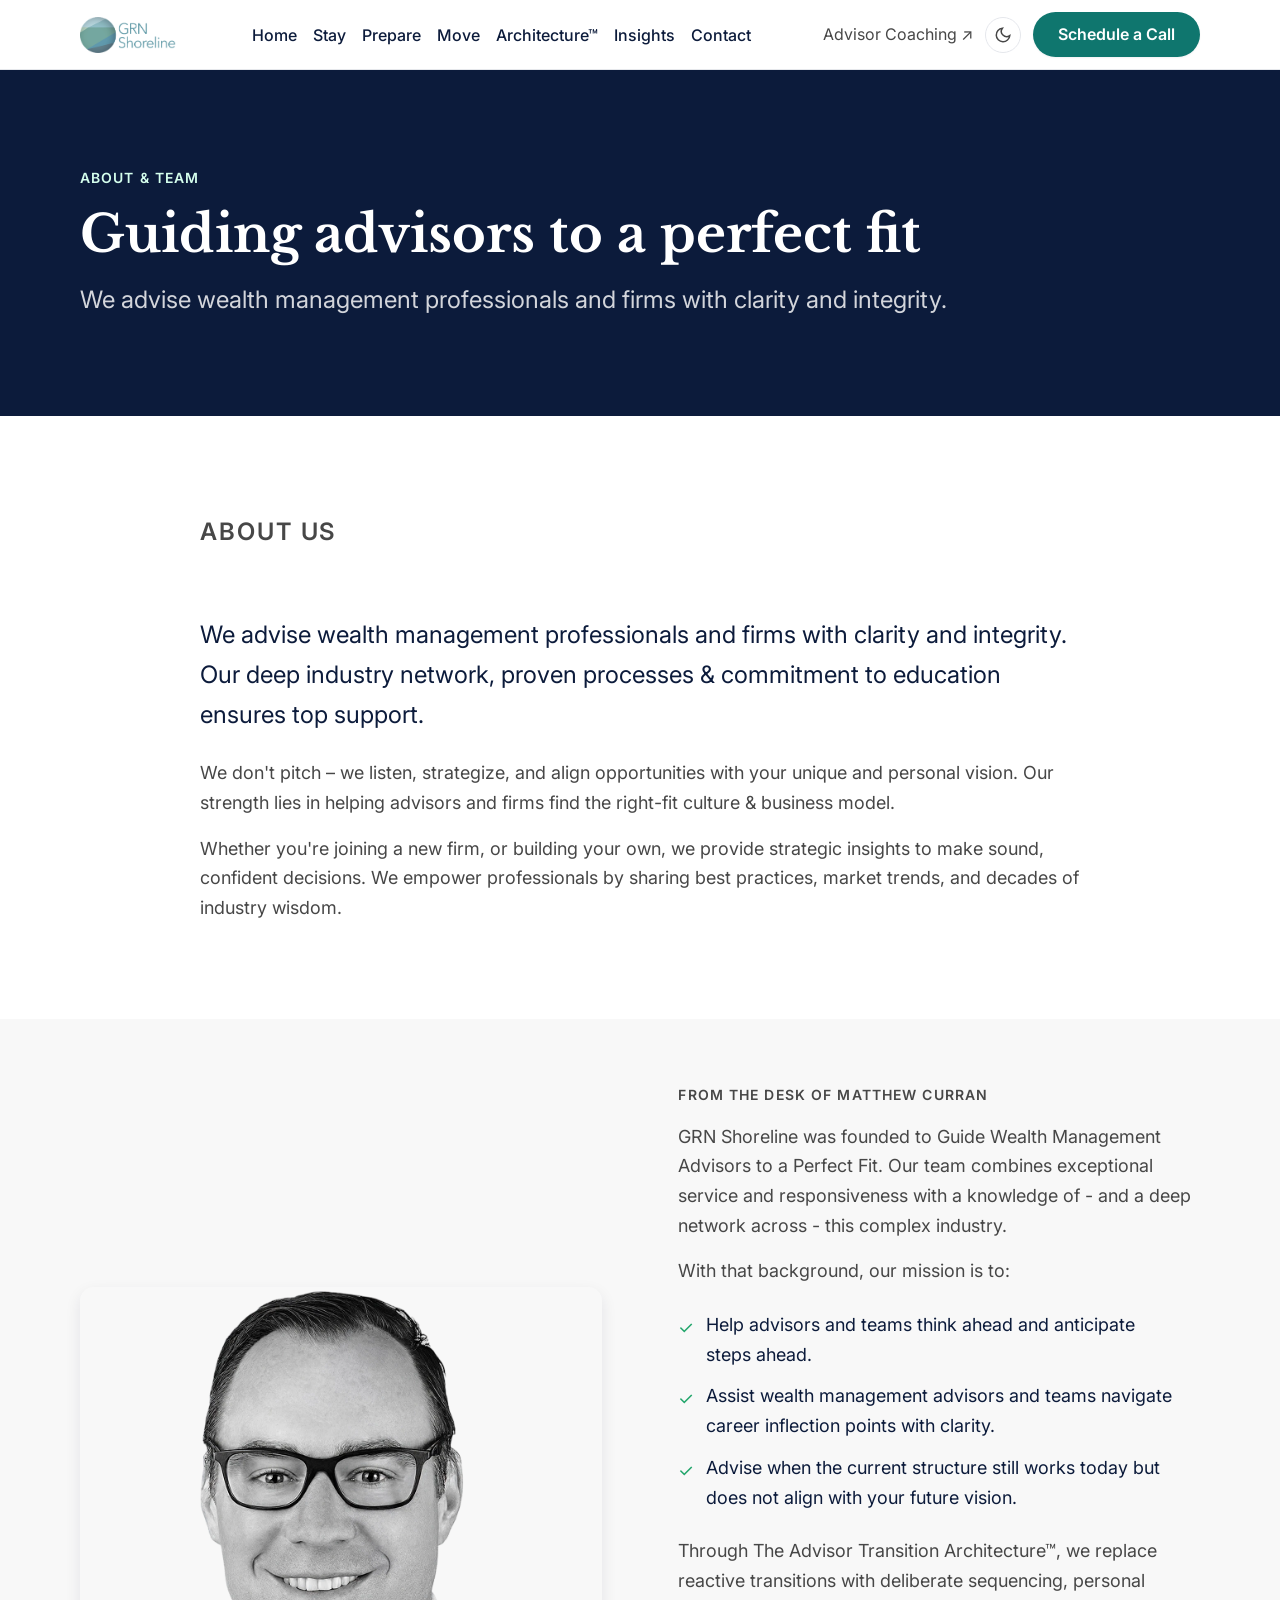
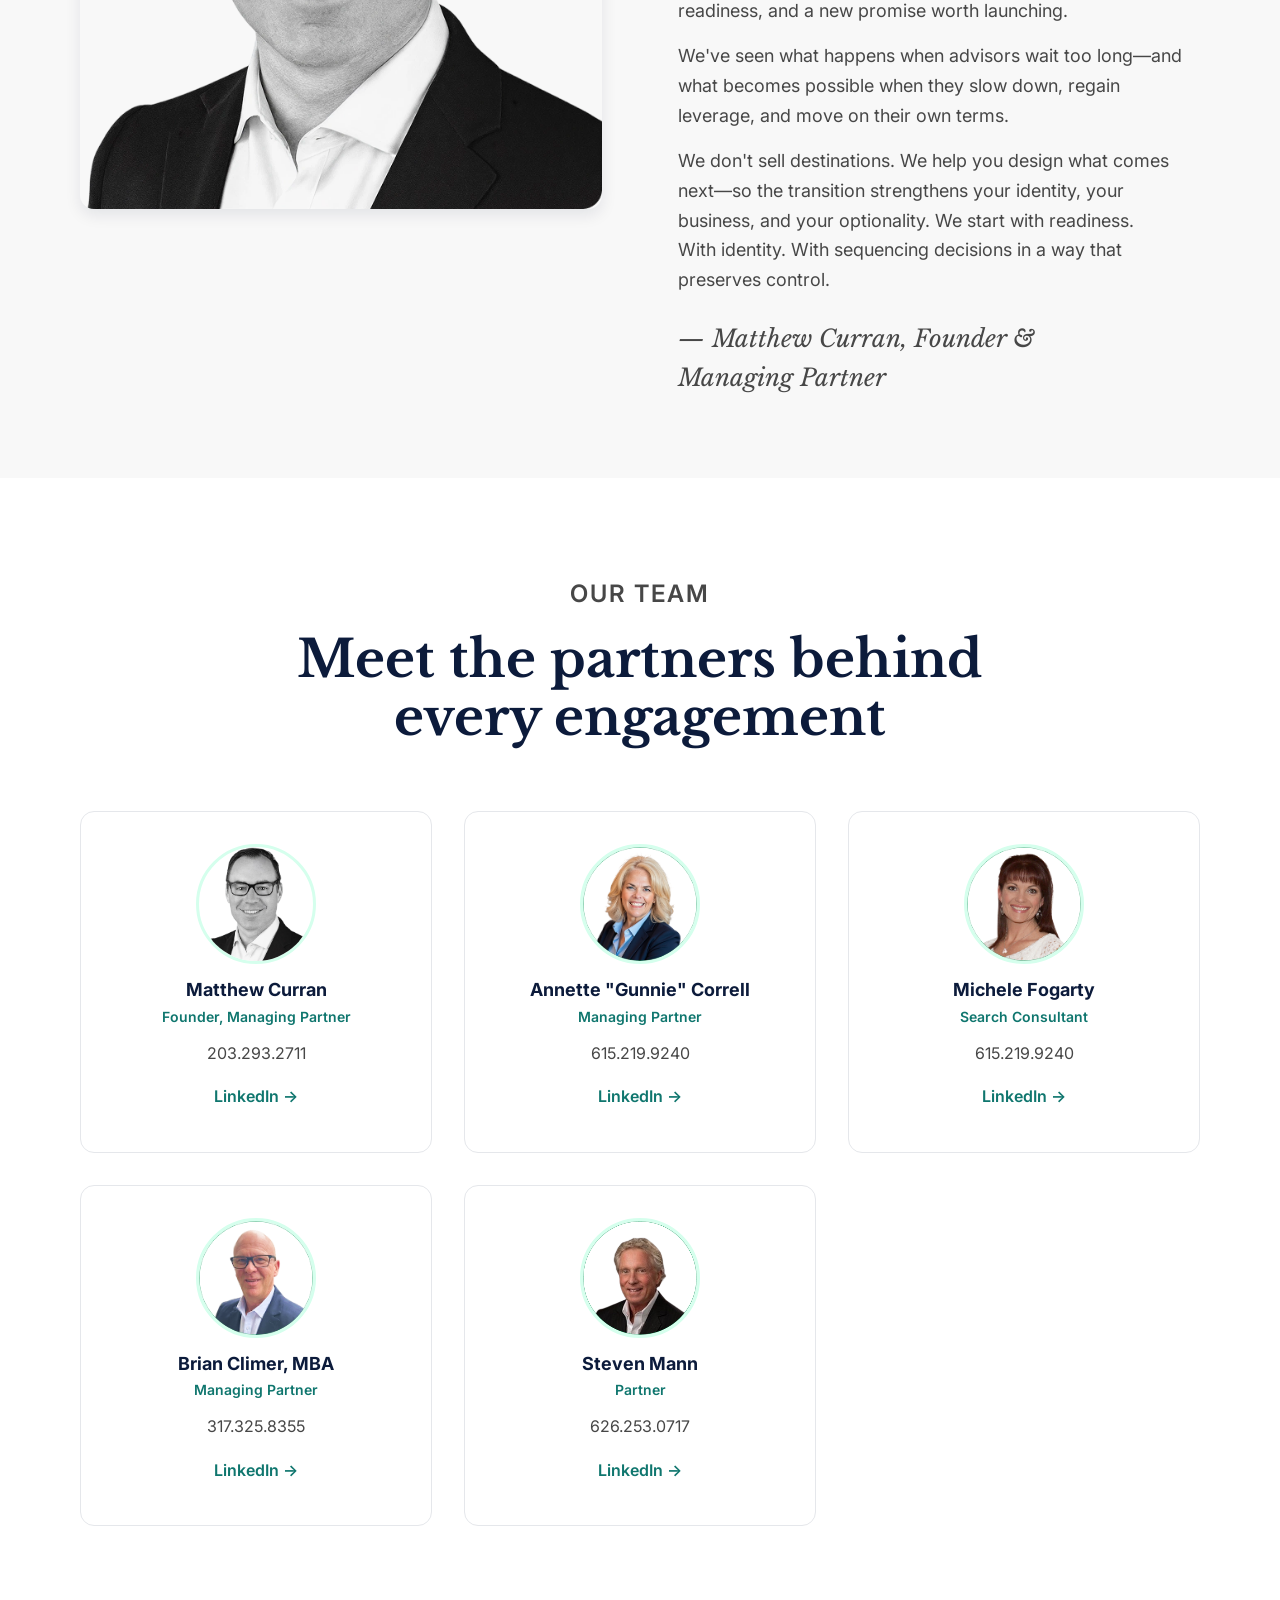
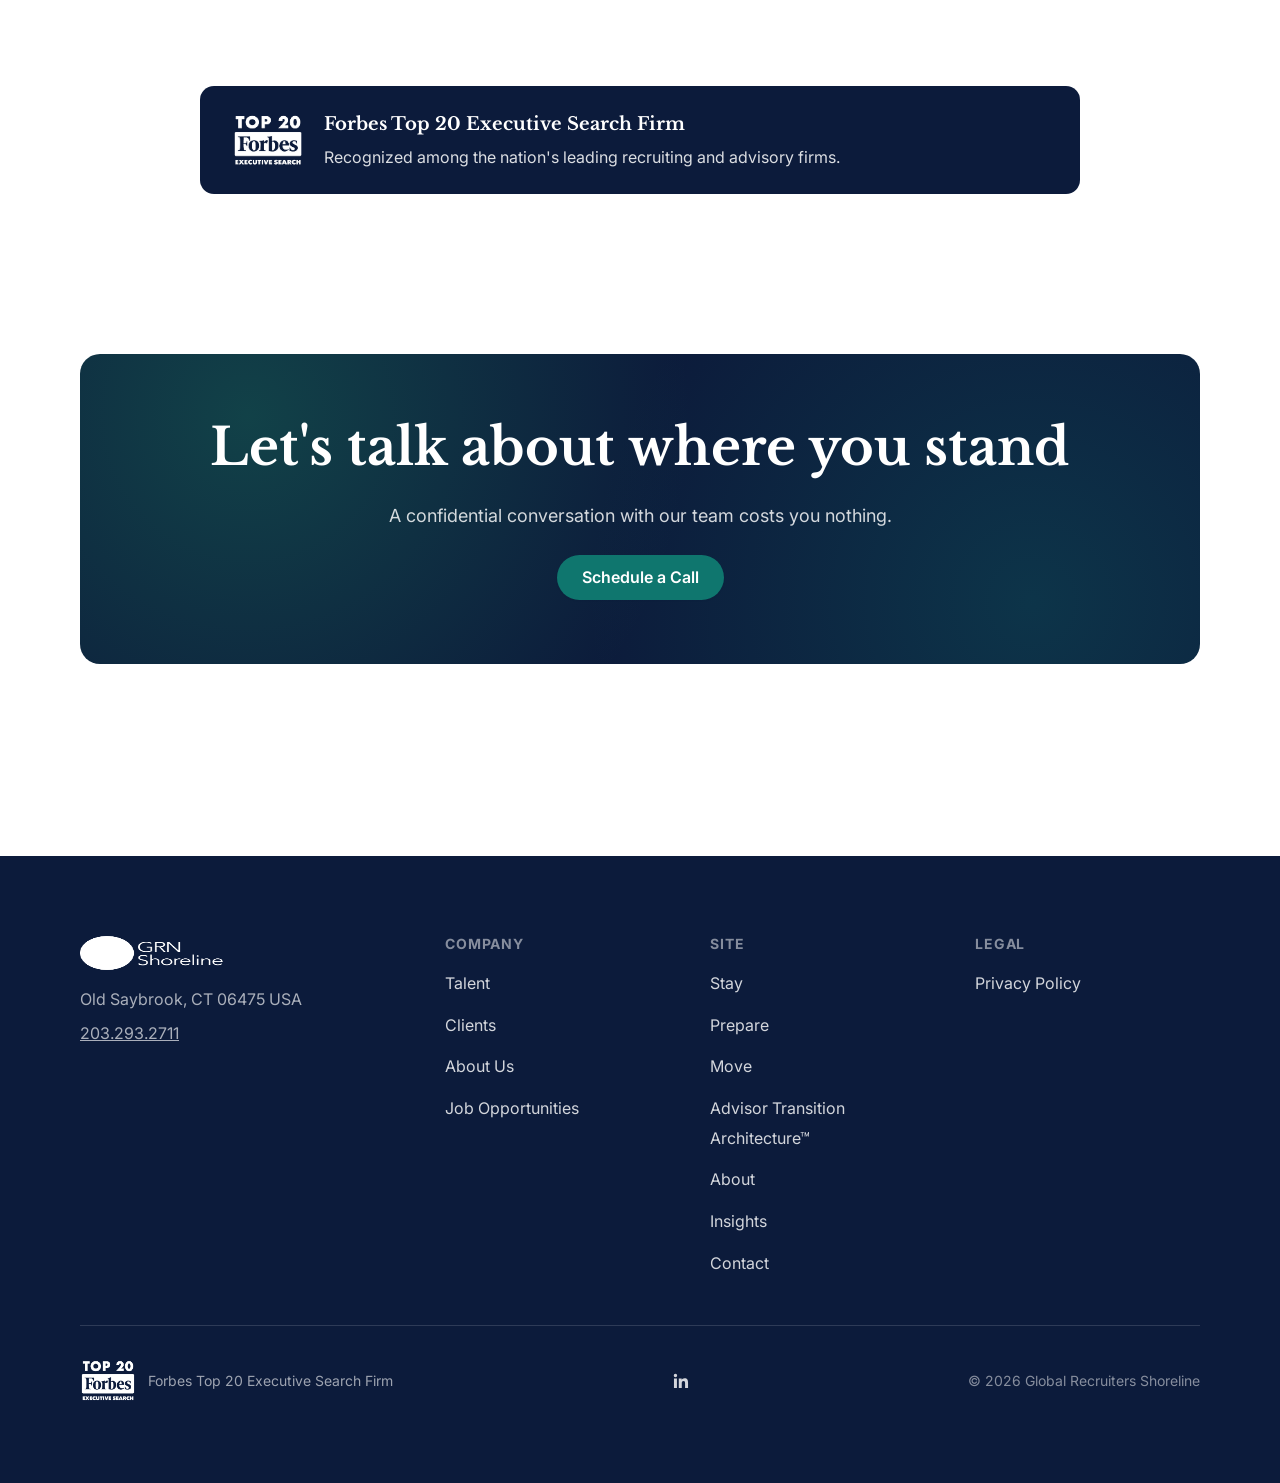
==== commit 031b2e7d: "Remove case studies page and all references" ====
--- a/about.html
+++ b/about.html
@@ -28,7 +28,6 @@
           <li><a href="./move.html">Move</a></li>
           <li><a href="./advisor-transition-architecture.html"><span class="nav-label-full">Advisor Transition Architecture™</span><span class="nav-label-short">Architecture™</span></a></li>
           <li><a href="./insights.html">Insights</a></li>
-          <li><a href="./case-studies.html">Case Studies</a></li>
           <li><a href="./contact.html">Contact</a></li>
         </ul>
         <a class="link-external" href="https://advisortransitionconsulting.com/" target="_blank" rel="noopener noreferrer">Advisor Coaching ↗</a>
@@ -182,7 +181,6 @@
             <li><a href="./prepare.html">Prepare</a></li>
             <li><a href="./move.html">Move</a></li>
             <li><a href="./advisor-transition-architecture.html">Advisor Transition Architecture™</a></li>
-            <li><a href="./case-studies.html">Case Studies</a></li>
             <li><a href="./about.html">About</a></li>
             <li><a href="./insights.html">Insights</a></li>
             <li><a href="./contact.html">Contact</a></li>
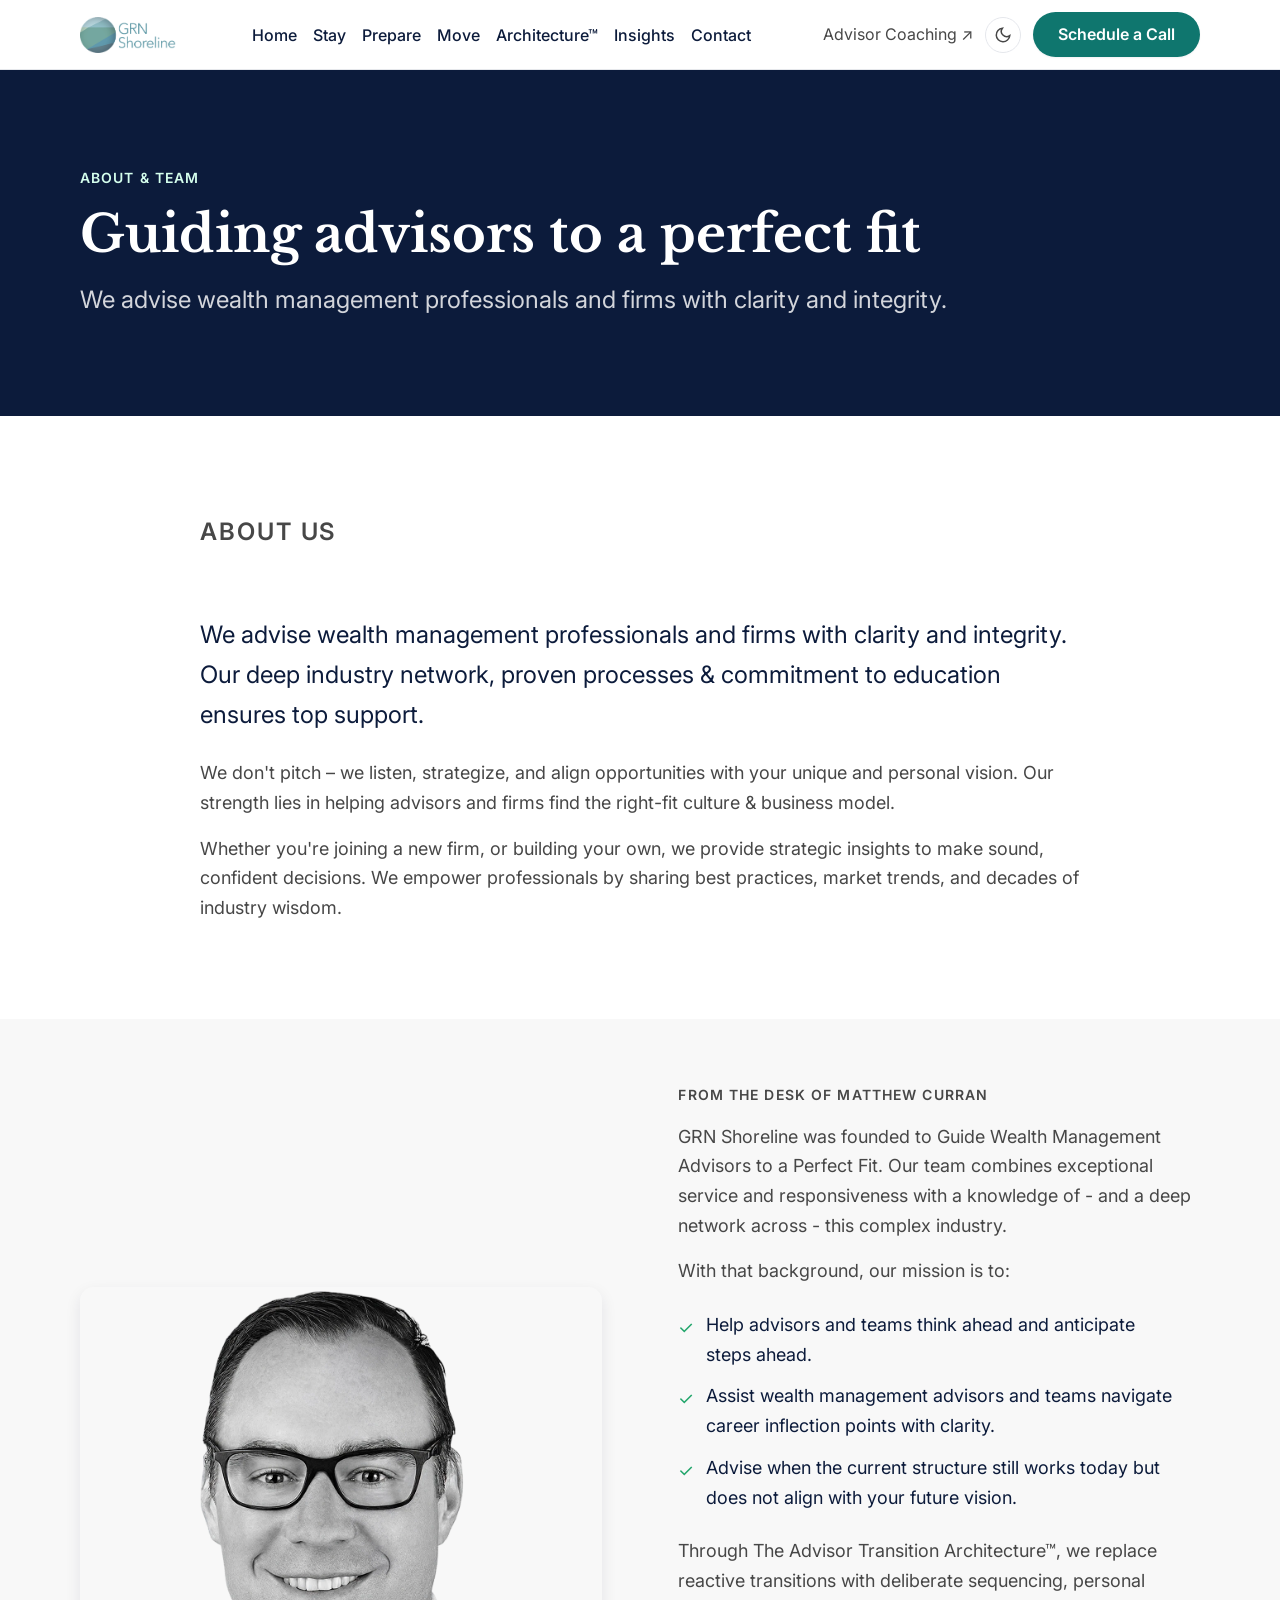
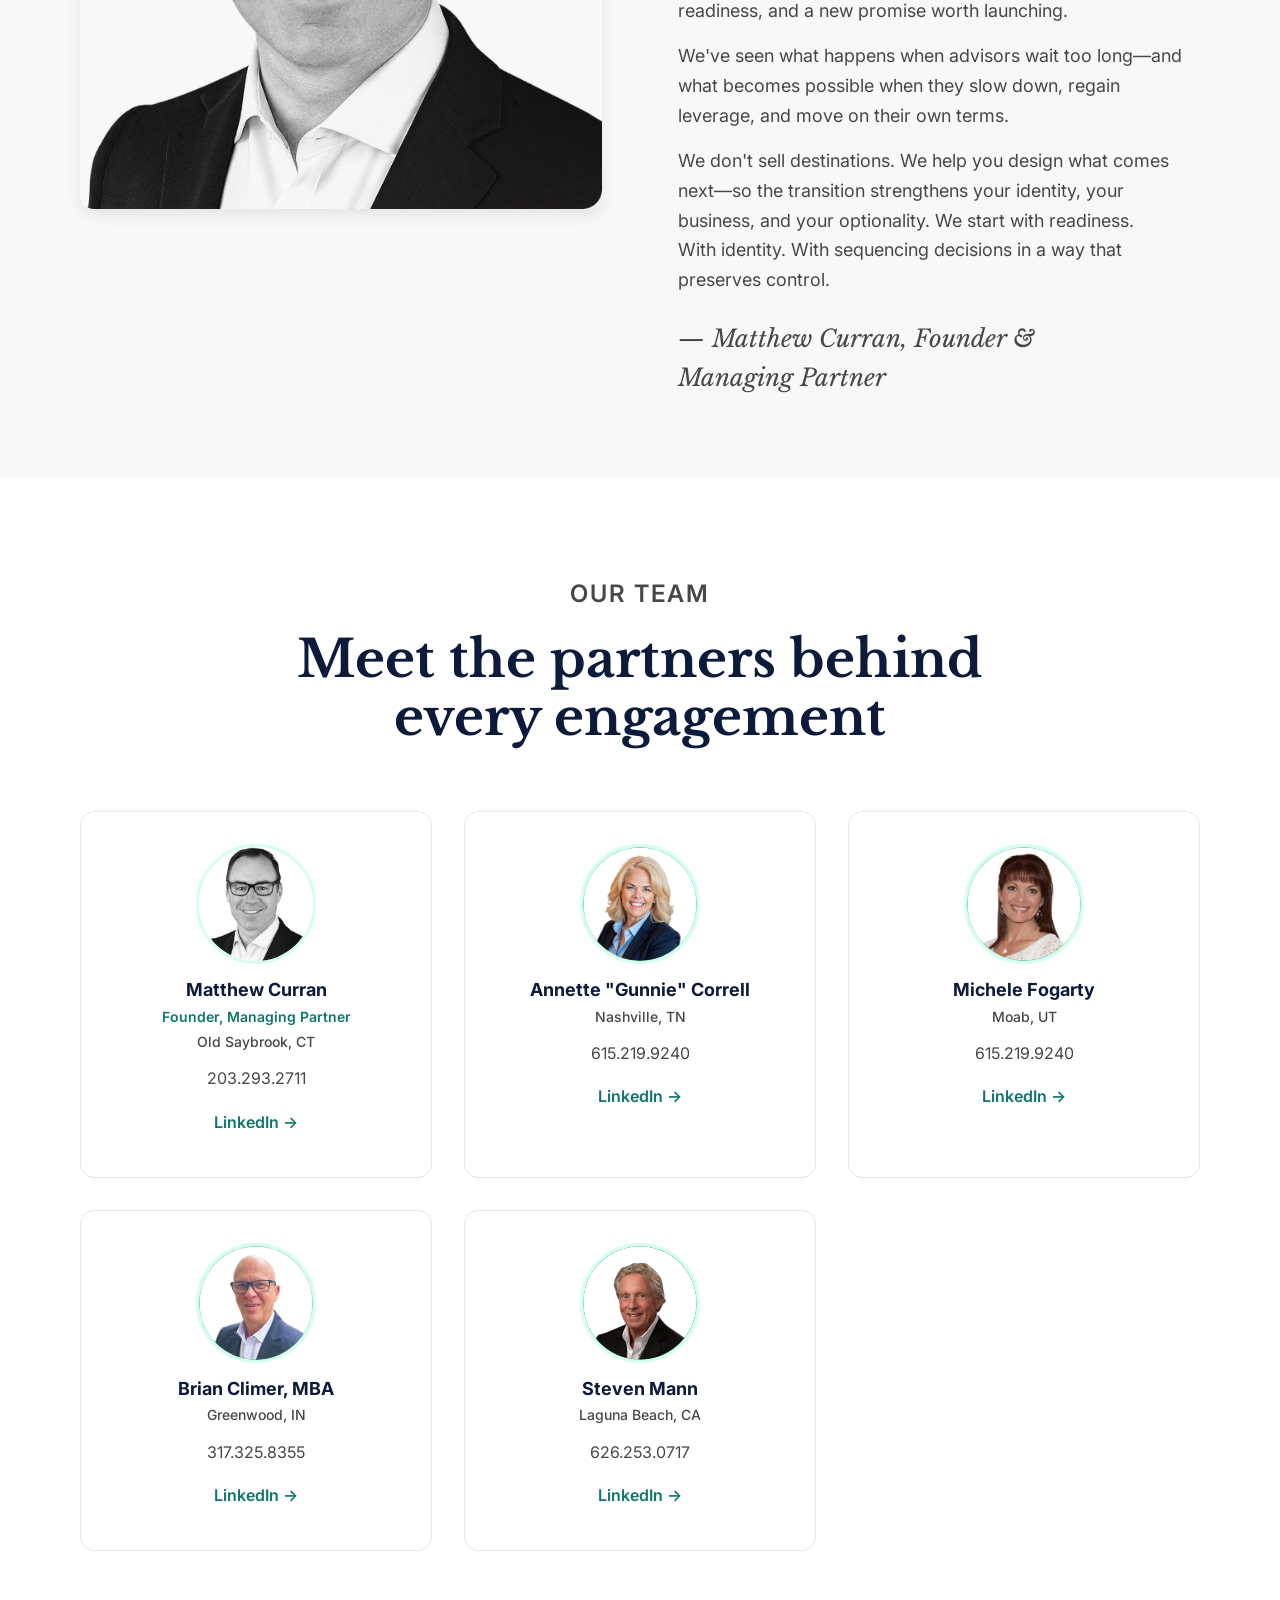
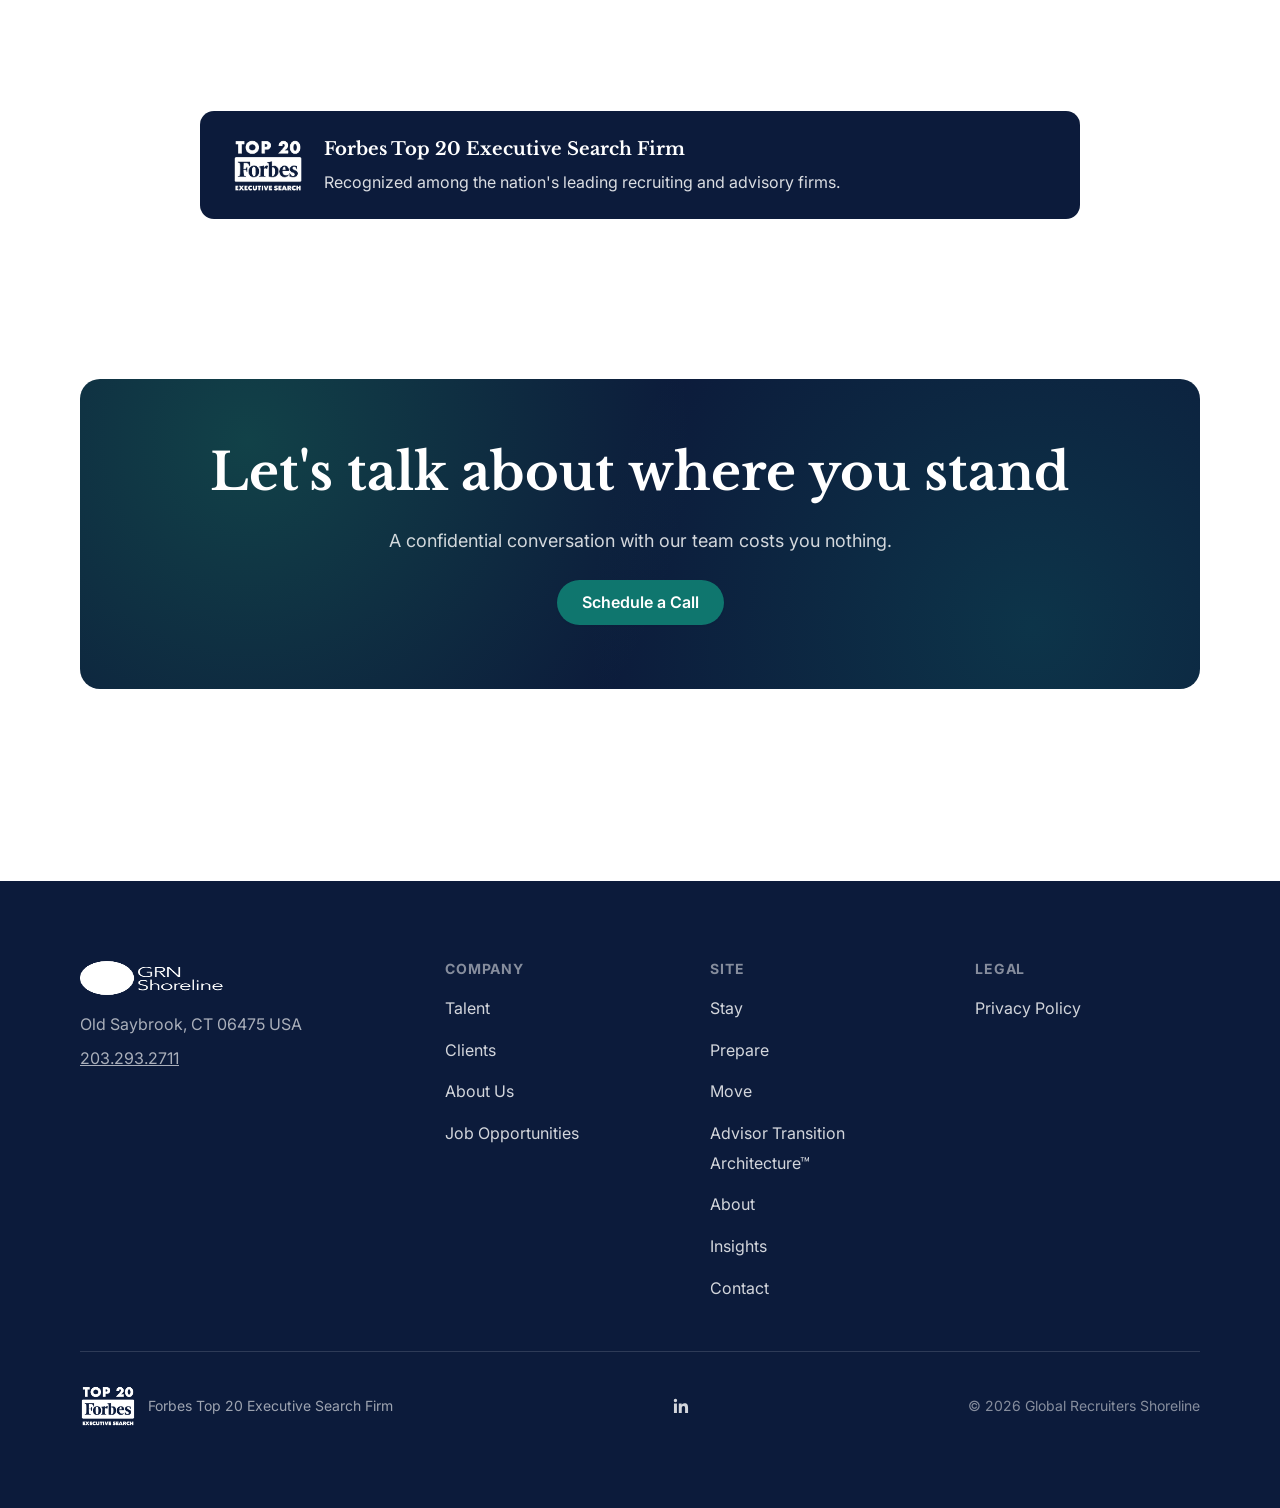
==== commit e5214c56: "Team section: titles for Curran only, add locations for all, remove white background from Steven Man" ====
--- a/about.html
+++ b/about.html
@@ -100,34 +100,35 @@
             <div class="team-photo"><img src="./assets/matt-bw.png" alt="Matthew Curran" width="631" height="631" loading="lazy"></div>
             <h3>Matthew Curran</h3>
             <p class="role">Founder, Managing Partner</p>
+            <p class="location">Old Saybrook, CT</p>
             <a class="phone" href="tel:2032932711">203.293.2711</a>
             <a class="btn btn--ghost" href="https://www.linkedin.com/in/matthewcurran-grn/" target="_blank" rel="noopener noreferrer">LinkedIn →</a>
           </div>
           <div class="team-card">
             <div class="team-photo"><img src="./assets/annette.png" alt="Annette Gunnie Correll" width="275" height="275" loading="lazy"></div>
             <h3>Annette "Gunnie" Correll</h3>
-            <p class="role">Managing Partner</p>
+            <p class="location">Nashville, TN</p>
             <a class="phone" href="tel:6152199240">615.219.9240</a>
             <a class="btn btn--ghost" href="https://www.linkedin.com/in/gunnie-correll/" target="_blank" rel="noopener noreferrer">LinkedIn →</a>
           </div>
           <div class="team-card">
             <div class="team-photo"><img src="./assets/michele.png" alt="Michele Fogarty" width="275" height="275" loading="lazy"></div>
             <h3>Michele Fogarty</h3>
-            <p class="role">Search Consultant</p>
+            <p class="location">Moab, UT</p>
             <a class="phone" href="tel:6152199240">615.219.9240</a>
             <a class="btn btn--ghost" href="https://www.linkedin.com/in/michelefogarty/" target="_blank" rel="noopener noreferrer">LinkedIn →</a>
           </div>
           <div class="team-card">
             <div class="team-photo"><img src="./assets/brian.png" alt="Brian Climer" width="275" height="275" loading="lazy"></div>
             <h3>Brian Climer, MBA</h3>
-            <p class="role">Managing Partner</p>
+            <p class="location">Greenwood, IN</p>
             <a class="phone" href="tel:3173258355">317.325.8355</a>
             <a class="btn btn--ghost" href="https://www.linkedin.com/in/brian-climer-b722161/" target="_blank" rel="noopener noreferrer">LinkedIn →</a>
           </div>
           <div class="team-card">
             <div class="team-photo"><img src="./assets/steven.png" alt="Steven Mann" width="220" height="220" loading="lazy"></div>
             <h3>Steven Mann</h3>
-            <p class="role">Partner</p>
+            <p class="location">Laguna Beach, CA</p>
             <a class="phone" href="tel:6262530717">626.253.0717</a>
             <a class="btn btn--ghost" href="https://www.linkedin.com/in/steven-mann-wealth-management/" target="_blank" rel="noopener noreferrer">LinkedIn →</a>
           </div>
--- a/style.css
+++ b/style.css
@@ -824,6 +824,15 @@
   font-weight: 600;
   margin-bottom: var(--space-3);
 }
+.team-card .location {
+  font-size: var(--text-xs);
+  color: var(--color-text-muted);
+  font-weight: 500;
+  margin-bottom: var(--space-3);
+}
+.team-card .role + .location {
+  margin-top: calc(var(--space-3) * -1 + 2px);
+}
 .team-links {
   display: flex;
   justify-content: center;
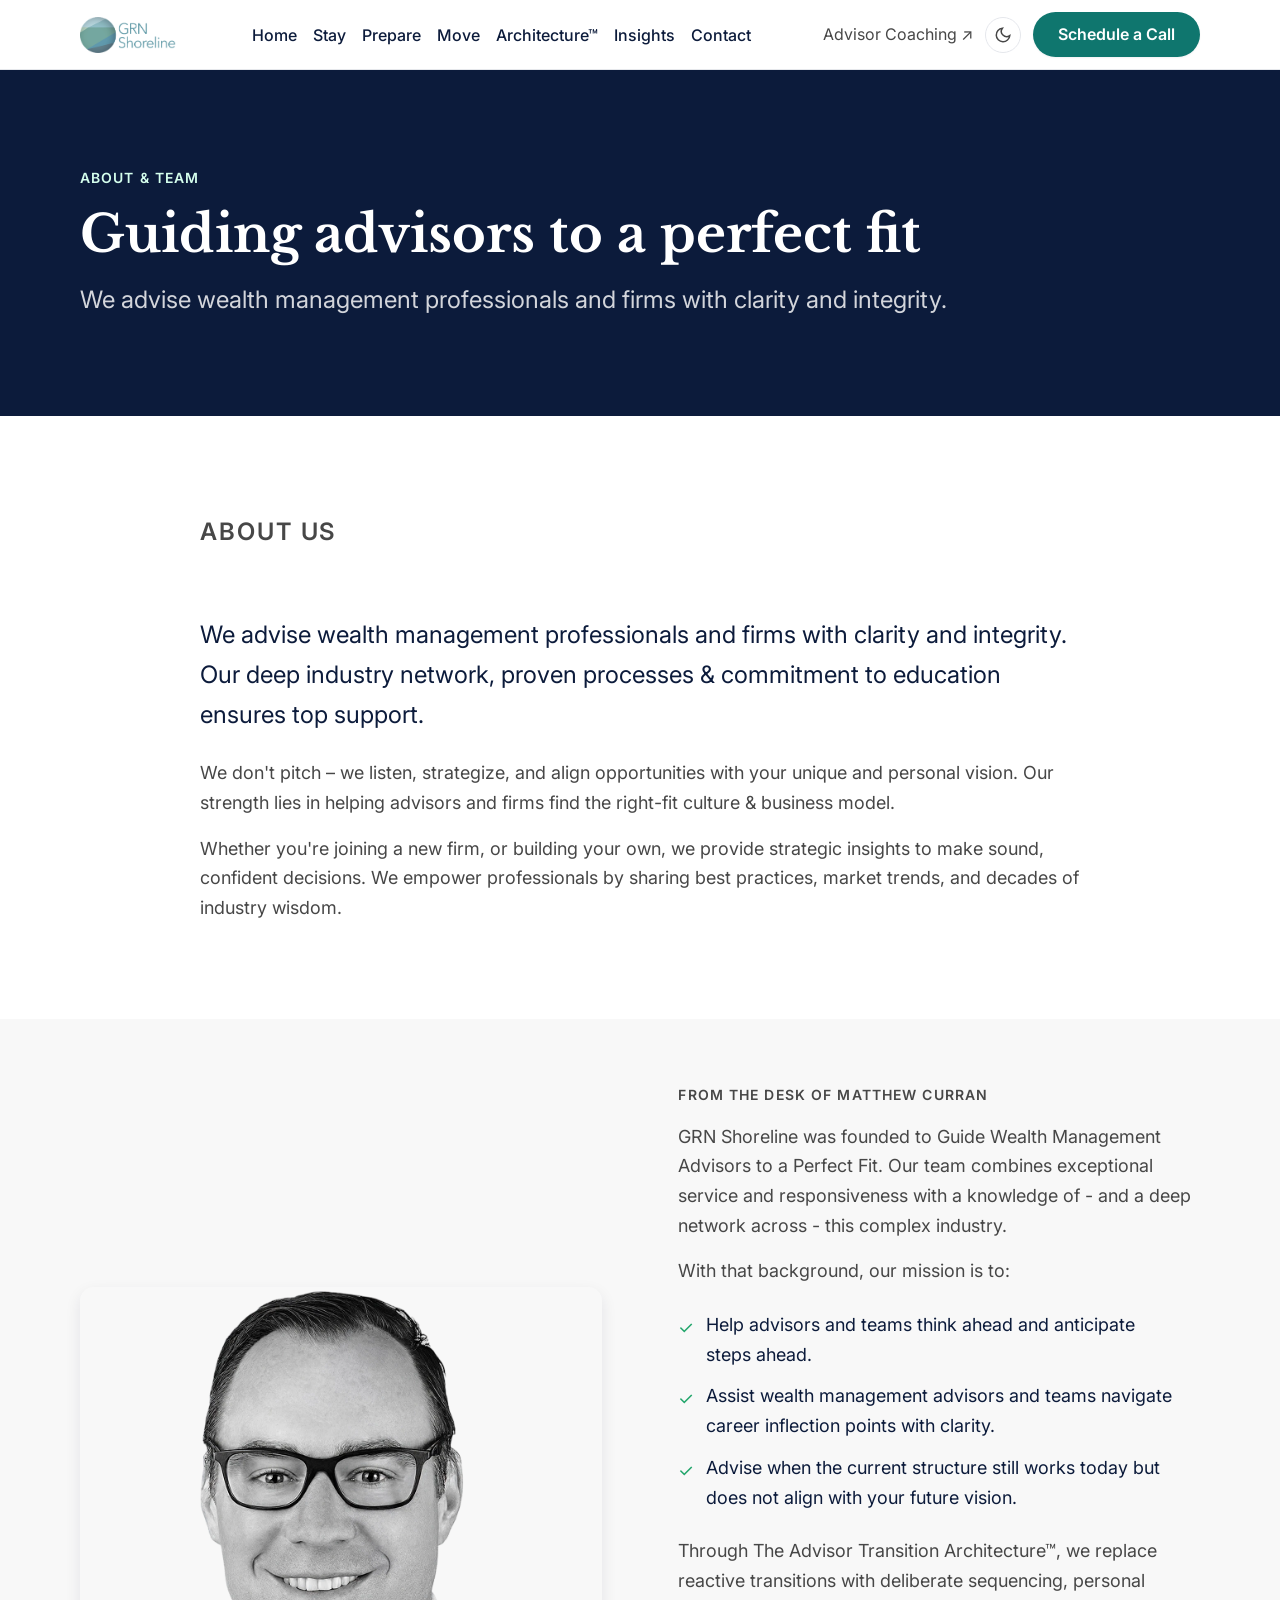
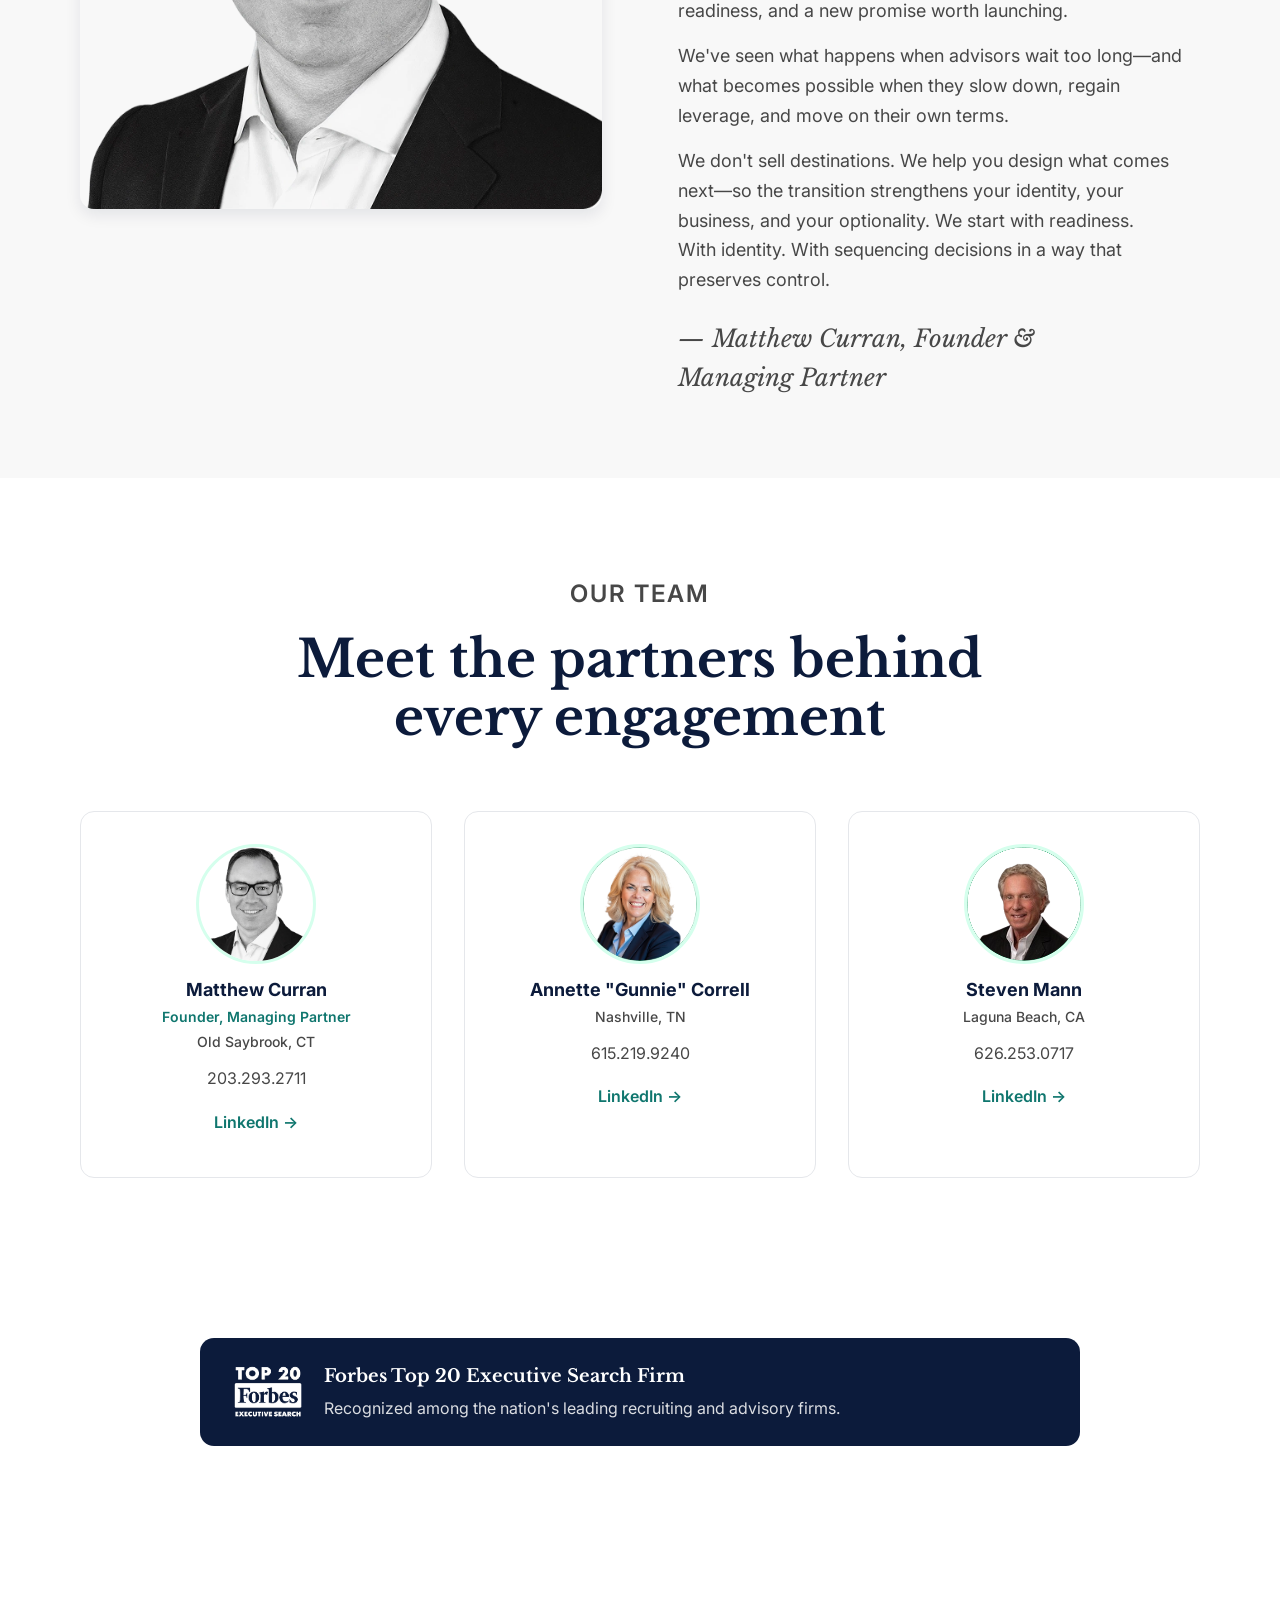
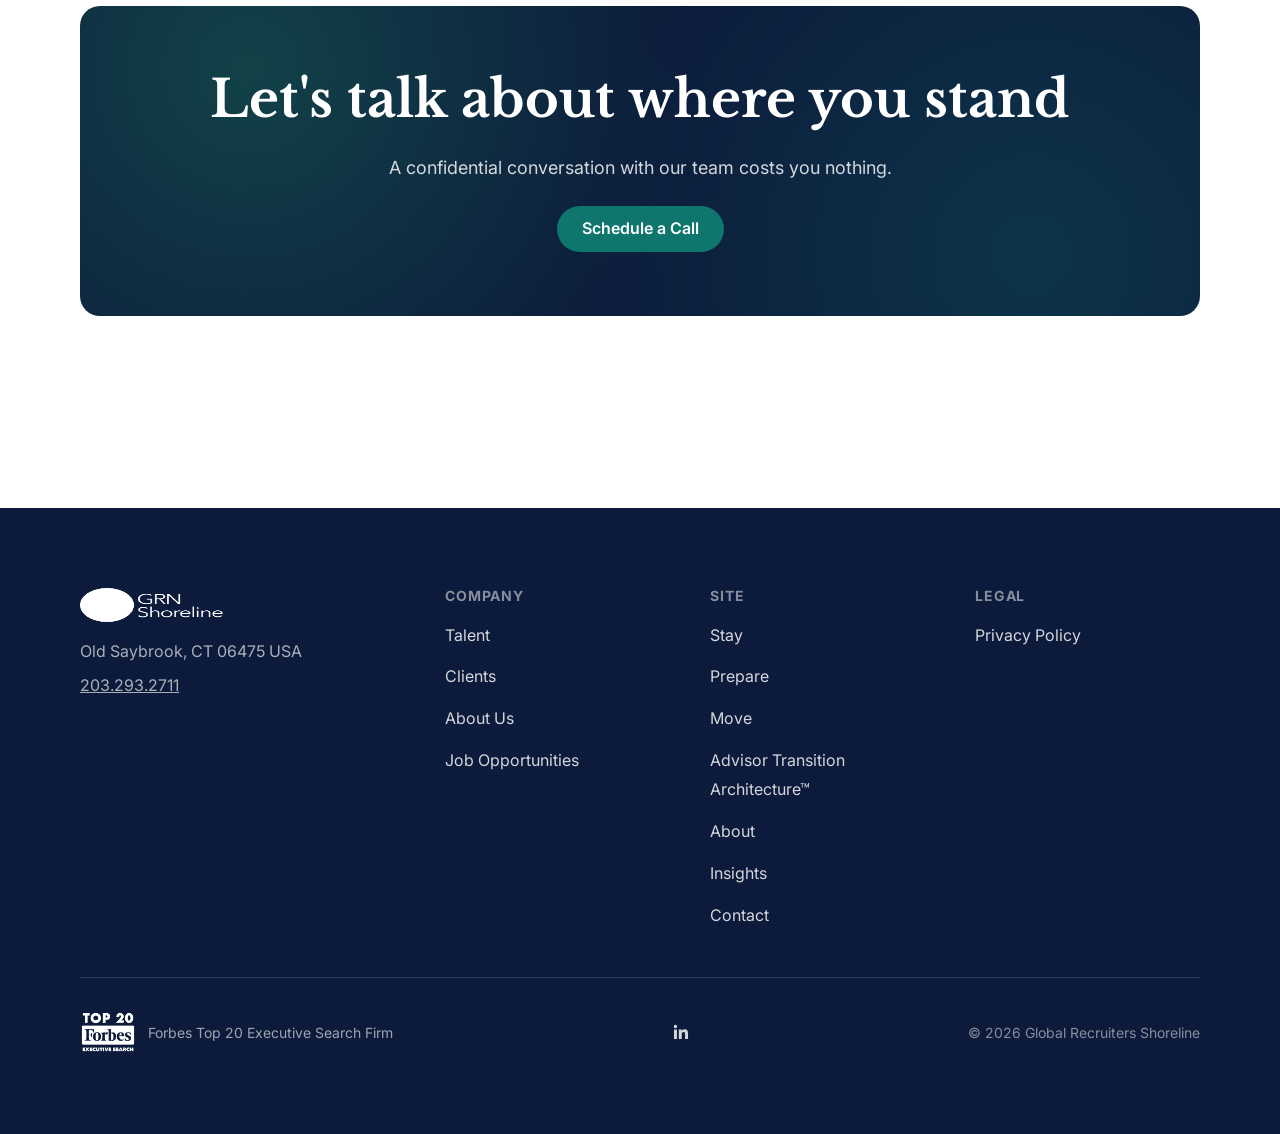
==== commit cba84a91: "Team: remove Michele Fogarty and Brian Climer; rebalance team layout to three across" ====
--- a/about.html
+++ b/about.html
@@ -112,20 +112,6 @@
             <a class="btn btn--ghost" href="https://www.linkedin.com/in/gunnie-correll/" target="_blank" rel="noopener noreferrer">LinkedIn →</a>
           </div>
           <div class="team-card">
-            <div class="team-photo"><img src="./assets/michele.png" alt="Michele Fogarty" width="275" height="275" loading="lazy"></div>
-            <h3>Michele Fogarty</h3>
-            <p class="location">Moab, UT</p>
-            <a class="phone" href="tel:6152199240">615.219.9240</a>
-            <a class="btn btn--ghost" href="https://www.linkedin.com/in/michelefogarty/" target="_blank" rel="noopener noreferrer">LinkedIn →</a>
-          </div>
-          <div class="team-card">
-            <div class="team-photo"><img src="./assets/brian.png" alt="Brian Climer" width="275" height="275" loading="lazy"></div>
-            <h3>Brian Climer, MBA</h3>
-            <p class="location">Greenwood, IN</p>
-            <a class="phone" href="tel:3173258355">317.325.8355</a>
-            <a class="btn btn--ghost" href="https://www.linkedin.com/in/brian-climer-b722161/" target="_blank" rel="noopener noreferrer">LinkedIn →</a>
-          </div>
-          <div class="team-card">
             <div class="team-photo"><img src="./assets/steven.png" alt="Steven Mann" width="220" height="220" loading="lazy"></div>
             <h3>Steven Mann</h3>
             <p class="location">Laguna Beach, CA</p>
--- a/style.css
+++ b/style.css
@@ -789,8 +789,10 @@
 /* ============ TEAM ============ */
 .team-strip {
   display: grid;
-  grid-template-columns: repeat(5, 1fr);
-  gap: var(--space-6);
+  grid-template-columns: repeat(3, 1fr);
+  gap: var(--space-10);
+  max-width: 820px;
+  margin-inline: auto;
 }
 .team-card {
   text-align: center;
@@ -1312,9 +1314,14 @@
   }
   .team-strip {
     grid-template-columns: repeat(3, 1fr);
+    gap: var(--space-6);
   }
   .team-grid {
-    grid-template-columns: repeat(2, 1fr);
+    grid-template-columns: repeat(3, 1fr);
+    gap: var(--space-5);
+  }
+  .team-grid .team-card {
+    padding: var(--space-6);
   }
   .footer-grid {
     grid-template-columns: 1fr 1fr;
@@ -1385,7 +1392,12 @@
     grid-template-columns: 1fr;
   }
   .team-strip {
-    grid-template-columns: repeat(2, 1fr);
+    grid-template-columns: repeat(3, 1fr);
+    gap: var(--space-4);
+  }
+  .team-grid {
+    max-width: 420px;
+    margin-inline: auto;
   }
   .footer-grid {
     grid-template-columns: 1fr;
@@ -1410,6 +1422,7 @@
 
 @media (max-width: 480px) {
   .team-strip {
-    grid-template-columns: repeat(2, 1fr);
-  }
-}
+    grid-template-columns: 1fr;
+    max-width: 200px;
+  }
+}
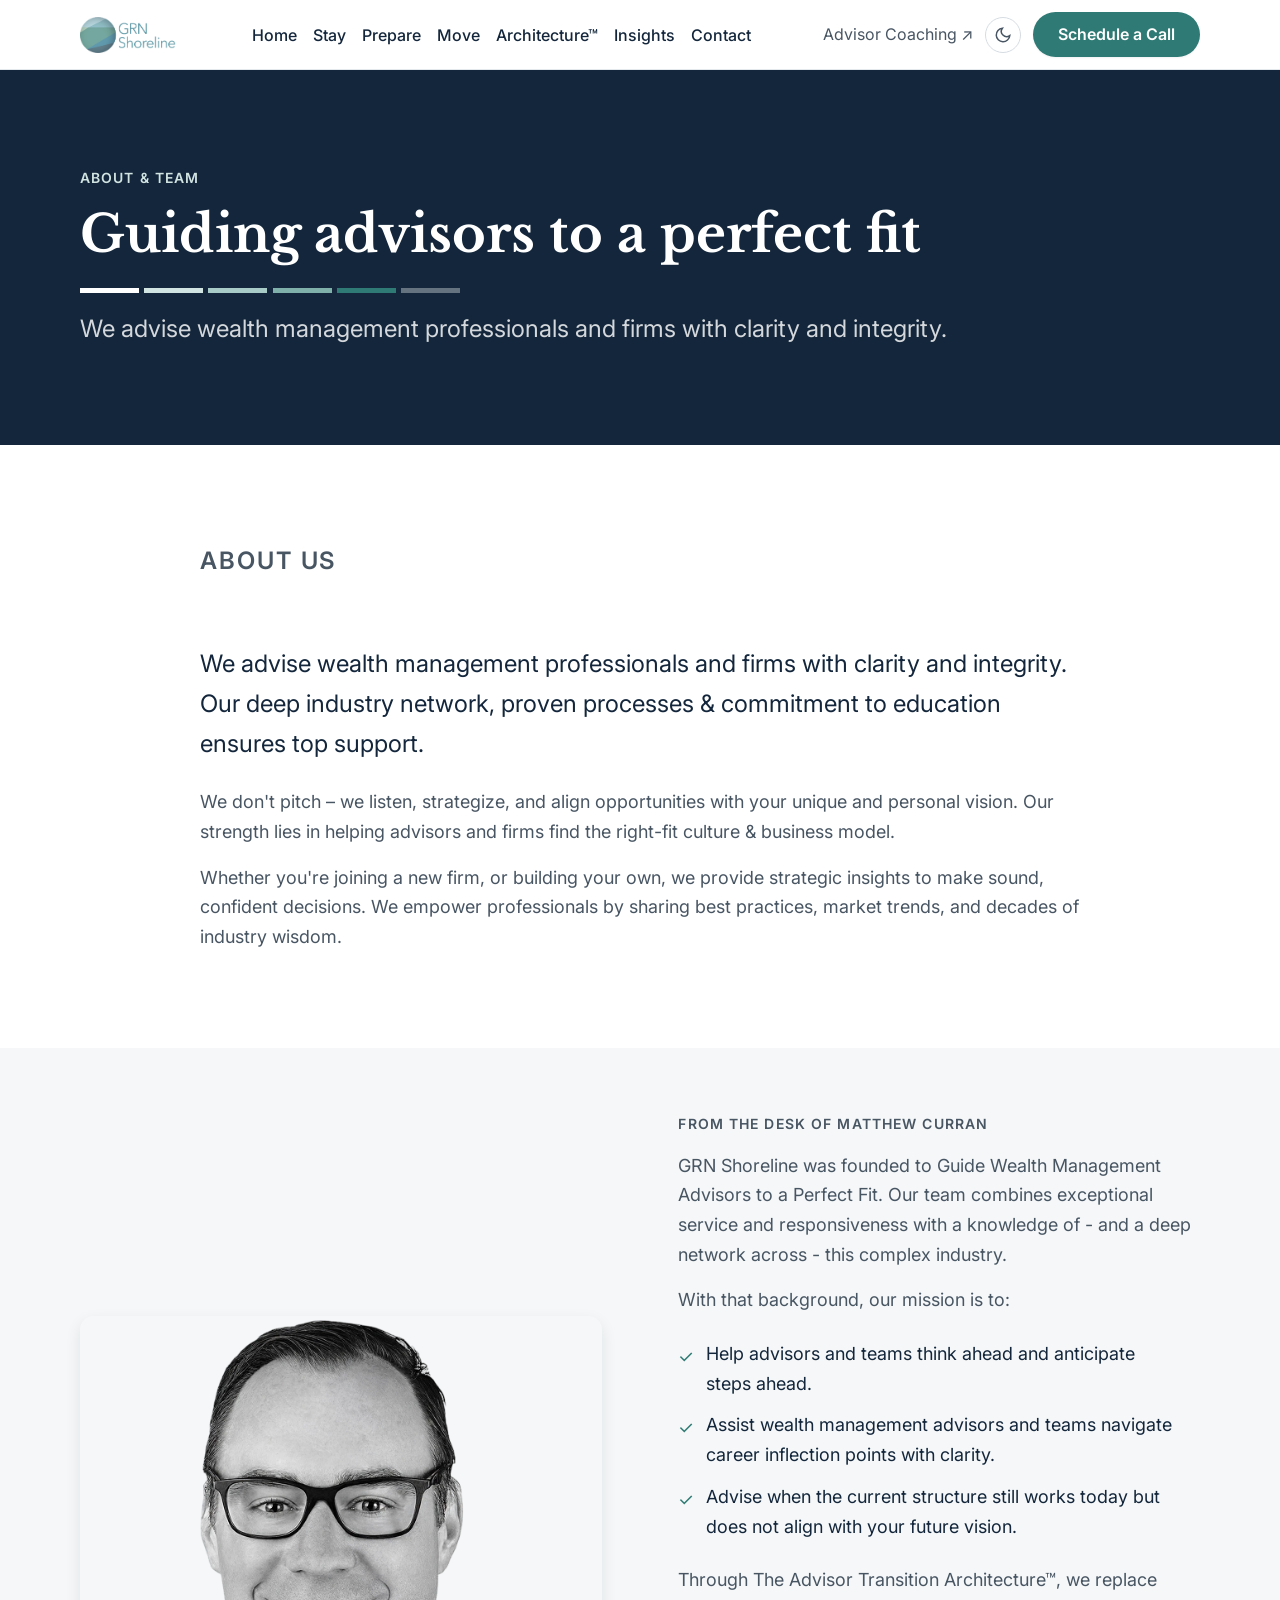
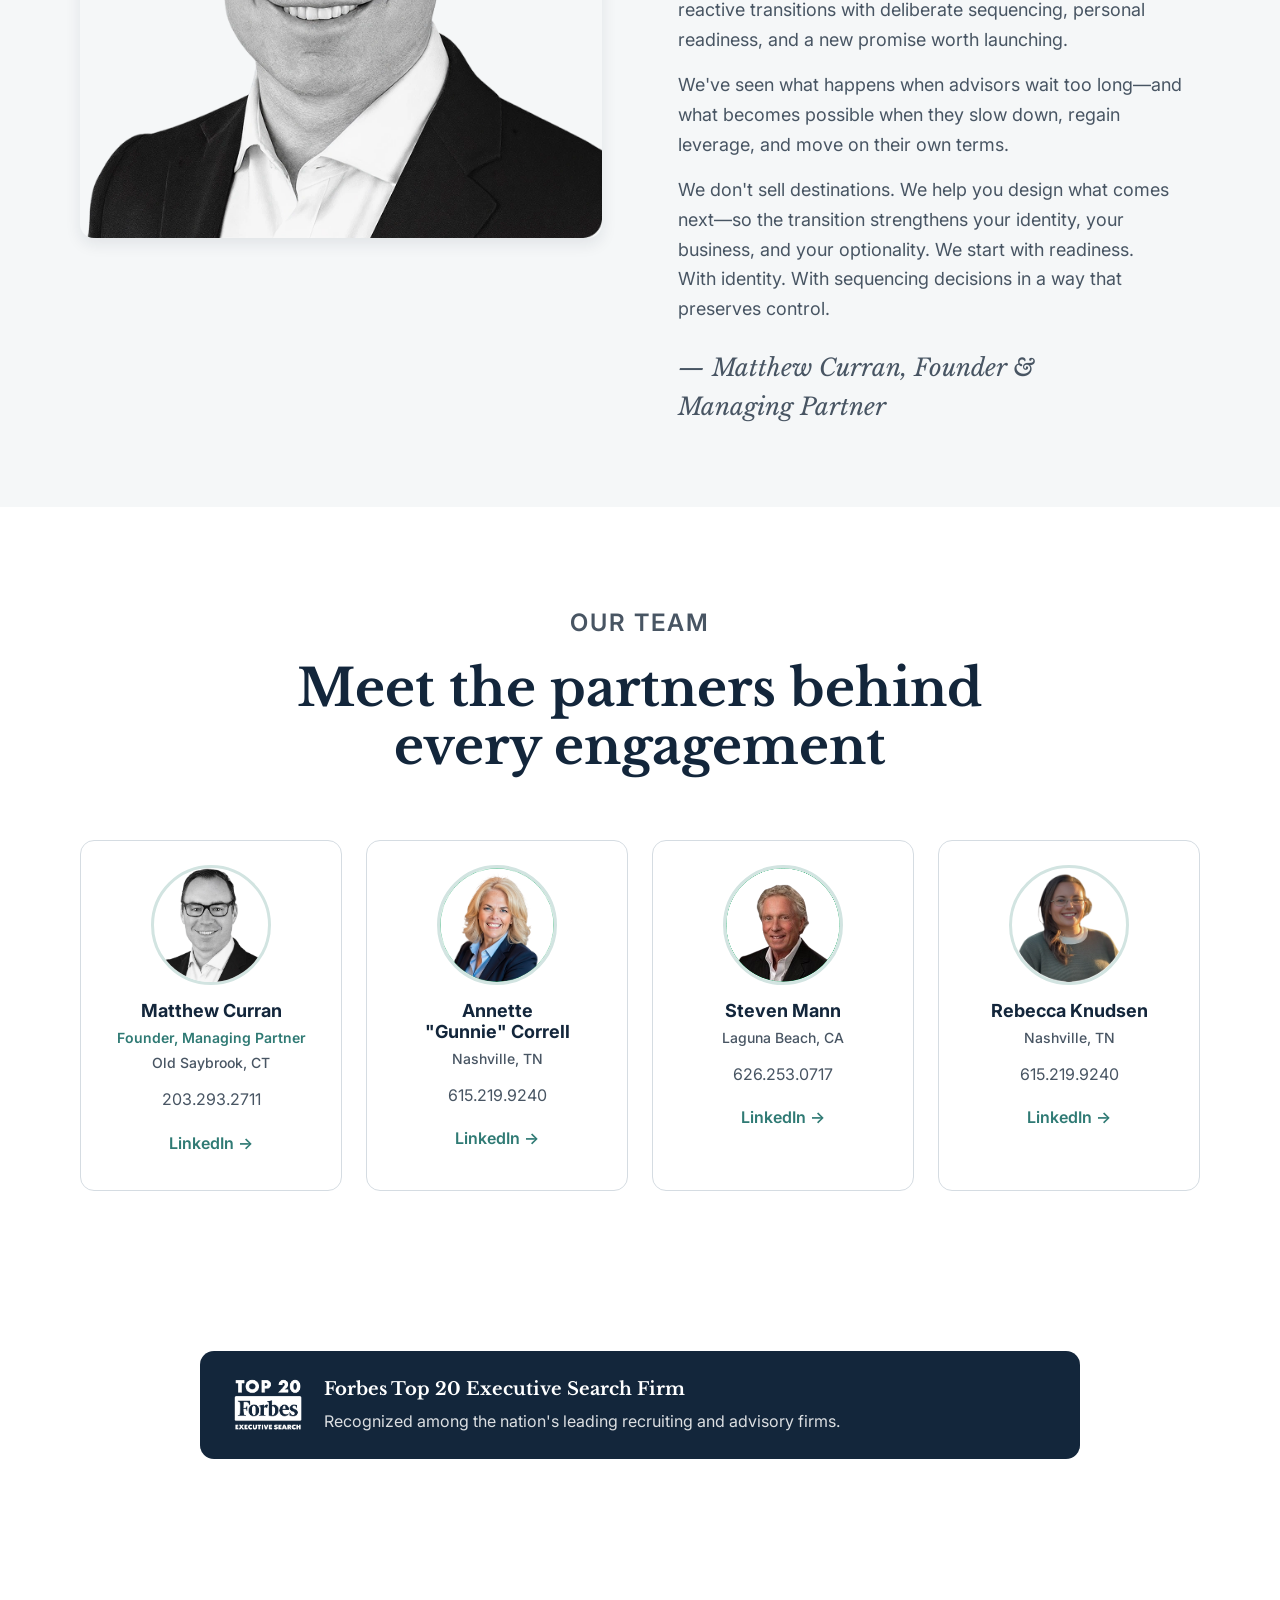
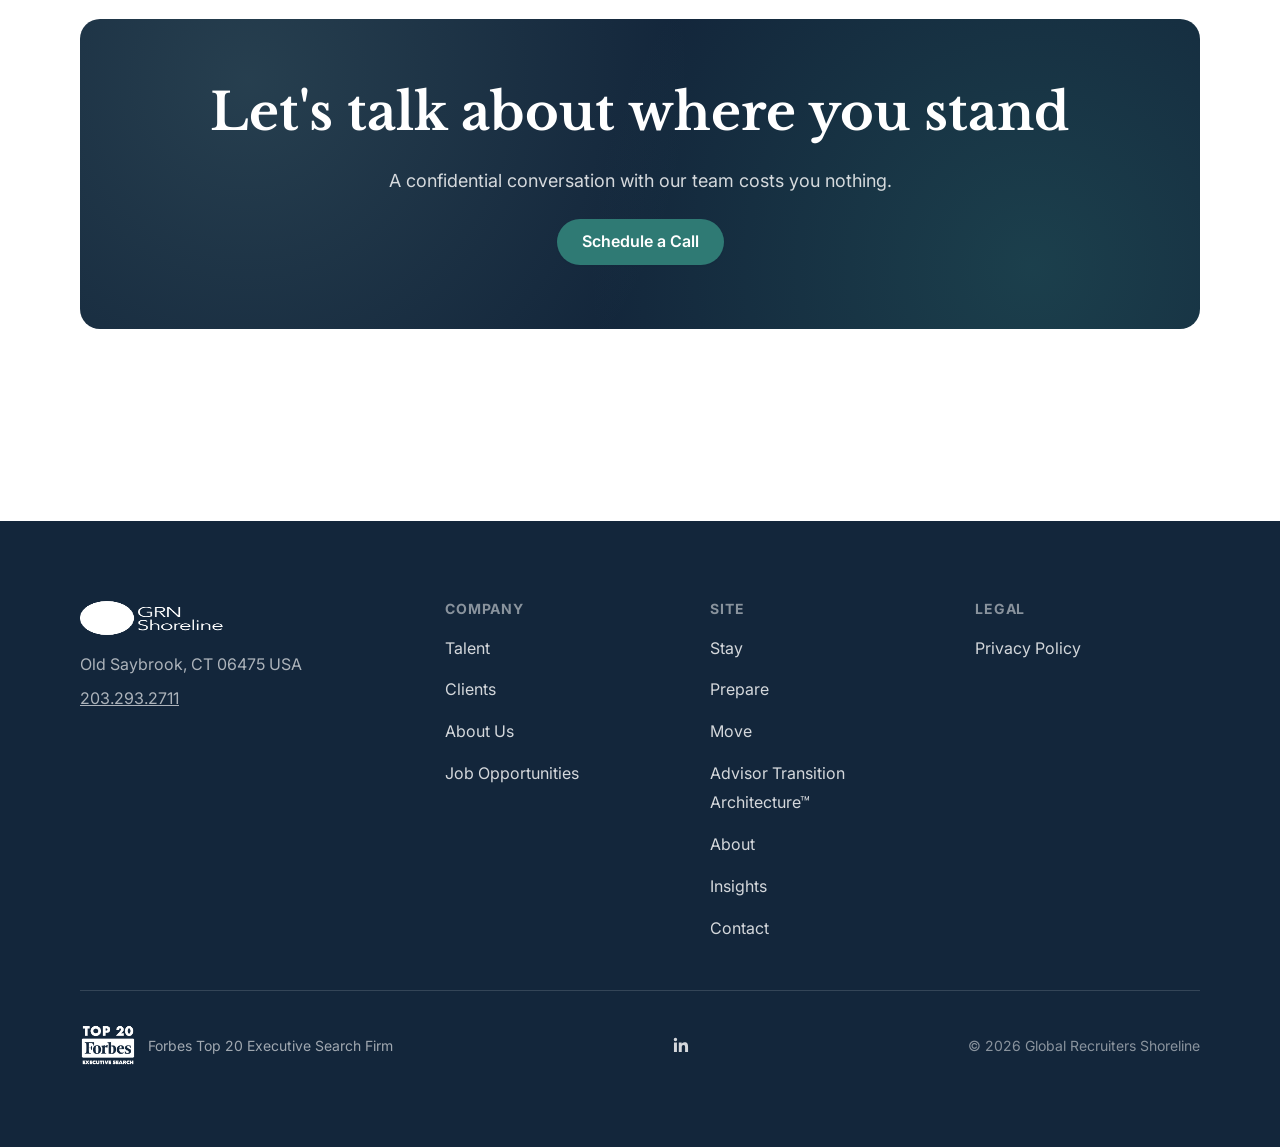
==== commit 374d994b: "Team: add Rebecca Knudsen (Nashville, TN); rebalance team layouts to four" ====
--- a/about.html
+++ b/about.html
@@ -118,6 +118,13 @@
             <a class="phone" href="tel:6262530717">626.253.0717</a>
             <a class="btn btn--ghost" href="https://www.linkedin.com/in/steven-mann-wealth-management/" target="_blank" rel="noopener noreferrer">LinkedIn →</a>
           </div>
+          <div class="team-card">
+            <div class="team-photo"><img src="./assets/rebecca.png" alt="Rebecca Knudsen" width="275" height="275" loading="lazy"></div>
+            <h3>Rebecca Knudsen</h3>
+            <p class="location">Nashville, TN</p>
+            <a class="phone" href="tel:6152199240">615.219.9240</a>
+            <a class="btn btn--ghost" href="https://www.linkedin.com/in/rebecca-knudson-grnnashville/" target="_blank" rel="noopener noreferrer">LinkedIn →</a>
+          </div>
         </div>
       </div>
     </section>
--- a/style.css
+++ b/style.css
@@ -45,62 +45,77 @@
   --font-body: 'Inter', -apple-system, 'Helvetica Neue', sans-serif;
 }
 
-/* ============ COLOR SYSTEM — GRN Shoreline brand ============ */
+/* ============ COLOR SYSTEM — GRN Shoreline brand ============
+   Brand palette (from GRN Shoreline print + LinkedIn assets):
+   Navy #13263B · Deep teal #2F7A74 · Sage ramp #7FB0AA / #A8CBC7 / #D2E4E1 / #EEF4F3
+   Slate text #394756 / #485563 / #626D79 · Mist panel #EEF2F4 */
 :root,
 [data-theme='light'] {
-  --color-navy: #0c1b3b;
-  --color-navy-2: #132549;
-  --color-teal: #0f766e;
-  --color-teal-2: #20a56a;
-  --color-mint: #d5ffed;
+  --color-navy: #13263b;
+  --color-navy-2: #1c3550;
+  --color-teal: #2f7a74;
+  --color-teal-2: #2f7a74;
+  --color-mint: #d2e4e1;
+
+  --color-sage-100: #eef4f3;
+  --color-sage-200: #d2e4e1;
+  --color-sage-300: #a8cbc7;
+  --color-sage-400: #7fb0aa;
+  --color-sage-500: #2f7a74;
+  --color-slate: #65727f;
+  --color-btn: #2f7a74;
+  --color-btn-hover: #26655f;
 
   --color-bg: #ffffff;
-  --color-surface: #f8f8f8;
+  --color-surface: #f5f7f8;
   --color-surface-2: #ffffff;
-  --color-surface-offset: #eef6f2;
-  --color-surface-mint: #d5ffed;
-  --color-divider: #e5e7eb;
-  --color-border: #e5e7eb;
-
-  --color-text: #0c1b3b;
-  --color-text-muted: #474747;
-  --color-text-faint: #9ca3af;
-  --color-text-inverse: #f8f8f8;
-
-  --color-primary: #0f766e;
-  --color-primary-hover: #0c5c56;
-  --color-primary-active: #094843;
-  --color-primary-highlight: #d5ffed;
-
-  --color-accent: #20a56a;
-  --color-accent-hover: #188753;
-
-  --shadow-sm: 0 1px 2px rgba(12, 27, 59, 0.06);
-  --shadow-md: 0 6px 16px rgba(12, 27, 59, 0.09);
-  --shadow-lg: 0 16px 40px rgba(12, 27, 59, 0.14);
+  --color-surface-offset: #eef4f3;
+  --color-surface-mint: #d2e4e1;
+  --color-divider: #e3e8ec;
+  --color-border: #d5dce2;
+
+  --color-text: #13263b;
+  --color-text-muted: #485563;
+  --color-text-faint: #7a838d;
+  --color-text-inverse: #f5f7f8;
+
+  --color-primary: #2f7a74;
+  --color-primary-hover: #26655f;
+  --color-primary-active: #1f524d;
+  --color-primary-highlight: #d2e4e1;
+
+  --color-accent: #2f7a74;
+  --color-accent-hover: #26655f;
+
+  --shadow-sm: 0 1px 2px rgba(19, 38, 59, 0.06);
+  --shadow-md: 0 6px 16px rgba(19, 38, 59, 0.09);
+  --shadow-lg: 0 16px 40px rgba(19, 38, 59, 0.14);
 }
 
 [data-theme='dark'] {
-  --color-bg: #0a1530;
-  --color-surface: #0c1b3b;
-  --color-surface-2: #101f42;
-  --color-surface-offset: #122645;
-  --color-surface-mint: #163527;
-  --color-divider: #223258;
-  --color-border: #2a3b64;
-
-  --color-text: #eef2f7;
-  --color-text-muted: #b7c0d6;
-  --color-text-faint: #7f8bab;
-  --color-text-inverse: #0c1b3b;
-
-  --color-primary: #2bbfa0;
-  --color-primary-hover: #4fd2b5;
-  --color-primary-active: #20a56a;
-  --color-primary-highlight: #163527;
-
-  --color-accent: #33c17a;
-  --color-accent-hover: #57d295;
+  --color-bg: #0e1d2e;
+  --color-surface: #13263b;
+  --color-surface-2: #172c44;
+  --color-surface-offset: #1a3149;
+  --color-surface-mint: #1e3d44;
+  --color-divider: #243a52;
+  --color-border: #2e4560;
+
+  --color-text: #eef4f3;
+  --color-text-muted: #b4c0cb;
+  --color-text-faint: #7f8e9c;
+  --color-text-inverse: #13263b;
+
+  --color-teal: #7fb0aa;
+  --color-teal-2: #7fb0aa;
+
+  --color-primary: #7fb0aa;
+  --color-primary-hover: #a8cbc7;
+  --color-primary-active: #5f9a93;
+  --color-primary-highlight: #1e3d44;
+
+  --color-accent: #a8cbc7;
+  --color-accent-hover: #d2e4e1;
 
   --shadow-sm: 0 1px 2px rgba(0, 0, 0, 0.3);
   --shadow-md: 0 6px 16px rgba(0, 0, 0, 0.35);
@@ -109,23 +124,25 @@
 
 @media (prefers-color-scheme: dark) {
   :root:not([data-theme]) {
-    --color-bg: #0a1530;
-    --color-surface: #0c1b3b;
-    --color-surface-2: #101f42;
-    --color-surface-offset: #122645;
-    --color-surface-mint: #163527;
-    --color-divider: #223258;
-    --color-border: #2a3b64;
-    --color-text: #eef2f7;
-    --color-text-muted: #b7c0d6;
-    --color-text-faint: #7f8bab;
-    --color-text-inverse: #0c1b3b;
-    --color-primary: #2bbfa0;
-    --color-primary-hover: #4fd2b5;
-    --color-primary-active: #20a56a;
-    --color-primary-highlight: #163527;
-    --color-accent: #33c17a;
-    --color-accent-hover: #57d295;
+    --color-bg: #0e1d2e;
+    --color-surface: #13263b;
+    --color-surface-2: #172c44;
+    --color-surface-offset: #1a3149;
+    --color-surface-mint: #1e3d44;
+    --color-divider: #243a52;
+    --color-border: #2e4560;
+    --color-text: #eef4f3;
+    --color-text-muted: #b4c0cb;
+    --color-text-faint: #7f8e9c;
+    --color-text-inverse: #13263b;
+    --color-teal: #7fb0aa;
+  --color-teal-2: #7fb0aa;
+    --color-primary: #7fb0aa;
+    --color-primary-hover: #a8cbc7;
+    --color-primary-active: #5f9a93;
+    --color-primary-highlight: #1e3d44;
+    --color-accent: #a8cbc7;
+    --color-accent-hover: #d2e4e1;
     --shadow-sm: 0 1px 2px rgba(0, 0, 0, 0.3);
     --shadow-md: 0 6px 16px rgba(0, 0, 0, 0.35);
     --shadow-lg: 0 16px 40px rgba(0, 0, 0, 0.45);
@@ -336,12 +353,12 @@
   line-height: 1.2;
 }
 .btn--primary {
-  background: var(--color-teal);
+  background: var(--color-btn);
   color: #fff;
   box-shadow: var(--shadow-sm);
 }
 .btn--primary:hover {
-  background: var(--color-primary-hover);
+  background: var(--color-btn-hover);
   box-shadow: var(--shadow-md);
   transform: translateY(-1px);
 }
@@ -442,9 +459,9 @@
   inset: 0;
   background: linear-gradient(
     115deg,
-    rgba(12, 27, 59, 0.94) 0%,
-    rgba(12, 27, 59, 0.82) 42%,
-    rgba(15, 118, 110, 0.55) 100%
+    rgba(19, 38, 59, 0.94) 0%,
+    rgba(19, 38, 59, 0.84) 42%,
+    rgba(47, 122, 116, 0.55) 100%
   );
   z-index: 1;
 }
@@ -464,6 +481,24 @@
   max-width: 62ch;
   margin-bottom: var(--space-8);
   font-family: var(--font-body);
+}
+/* Brand signature: six-step sage ramp (matches LinkedIn banner) */
+.hero h1::after,
+.page-hero h1::after {
+  content: '';
+  display: block;
+  width: min(100%, 380px);
+  height: 5px;
+  margin-top: var(--space-6);
+  background: linear-gradient(
+    90deg,
+    #ffffff 0 15.5%, transparent 15.5% 16.9%,
+    #d2e4e1 16.9% 32.4%, transparent 32.4% 33.8%,
+    #a8cbc7 33.8% 49.3%, transparent 49.3% 50.7%,
+    #7fb0aa 50.7% 66.2%, transparent 66.2% 67.6%,
+    #2f7a74 67.6% 83.1%, transparent 83.1% 84.5%,
+    #65727f 84.5% 100%
+  );
 }
 .hero-ctas {
   display: flex;
@@ -736,8 +771,8 @@
   flex-direction: column;
   align-items: center;
   gap: var(--space-6);
-  background-image: radial-gradient(circle at 15% 20%, rgba(32, 165, 106, 0.28), transparent 45%),
-    radial-gradient(circle at 85% 80%, rgba(15, 118, 110, 0.28), transparent 45%);
+  background-image: radial-gradient(circle at 15% 20%, rgba(127, 176, 170, 0.18), transparent 45%),
+    radial-gradient(circle at 85% 80%, rgba(47, 122, 116, 0.3), transparent 45%);
 }
 .cta-band h2 {
   font-size: var(--text-2xl);
@@ -781,6 +816,14 @@
   color: var(--color-navy);
   margin-bottom: var(--space-2);
 }
+[data-theme='dark'] .newsletter-copy h3 {
+  color: var(--color-text);
+}
+@media (prefers-color-scheme: dark) {
+  :root:not([data-theme]) .newsletter-copy h3 {
+    color: var(--color-text);
+  }
+}
 .newsletter-copy p {
   color: var(--color-text-muted);
   font-size: var(--text-sm);
@@ -789,9 +832,9 @@
 /* ============ TEAM ============ */
 .team-strip {
   display: grid;
-  grid-template-columns: repeat(3, 1fr);
-  gap: var(--space-10);
-  max-width: 820px;
+  grid-template-columns: repeat(4, 1fr);
+  gap: var(--space-8);
+  max-width: 1040px;
   margin-inline: auto;
 }
 .team-card {
@@ -995,14 +1038,14 @@
 
 .team-grid {
   display: grid;
-  grid-template-columns: repeat(3, 1fr);
-  gap: var(--space-8);
+  grid-template-columns: repeat(4, 1fr);
+  gap: var(--space-6);
 }
 .team-grid .team-card {
   background: var(--color-surface-2);
   border: 1px solid var(--color-border);
   border-radius: var(--radius-lg);
-  padding: var(--space-8);
+  padding: var(--space-6);
 }
 .team-grid .team-photo {
   width: 120px;
@@ -1313,12 +1356,14 @@
     grid-template-columns: repeat(2, 1fr);
   }
   .team-strip {
-    grid-template-columns: repeat(3, 1fr);
-    gap: var(--space-6);
+    grid-template-columns: repeat(4, 1fr);
+    gap: var(--space-5);
   }
   .team-grid {
-    grid-template-columns: repeat(3, 1fr);
+    grid-template-columns: repeat(2, 1fr);
     gap: var(--space-5);
+    max-width: 720px;
+    margin-inline: auto;
   }
   .team-grid .team-card {
     padding: var(--space-6);
@@ -1392,8 +1437,9 @@
     grid-template-columns: 1fr;
   }
   .team-strip {
-    grid-template-columns: repeat(3, 1fr);
-    gap: var(--space-4);
+    grid-template-columns: repeat(2, 1fr);
+    gap: var(--space-6);
+    max-width: 480px;
   }
   .team-grid {
     max-width: 420px;
@@ -1422,7 +1468,7 @@
 
 @media (max-width: 480px) {
   .team-strip {
-    grid-template-columns: 1fr;
-    max-width: 200px;
-  }
-}
+    grid-template-columns: repeat(2, 1fr);
+    gap: var(--space-5);
+  }
+}
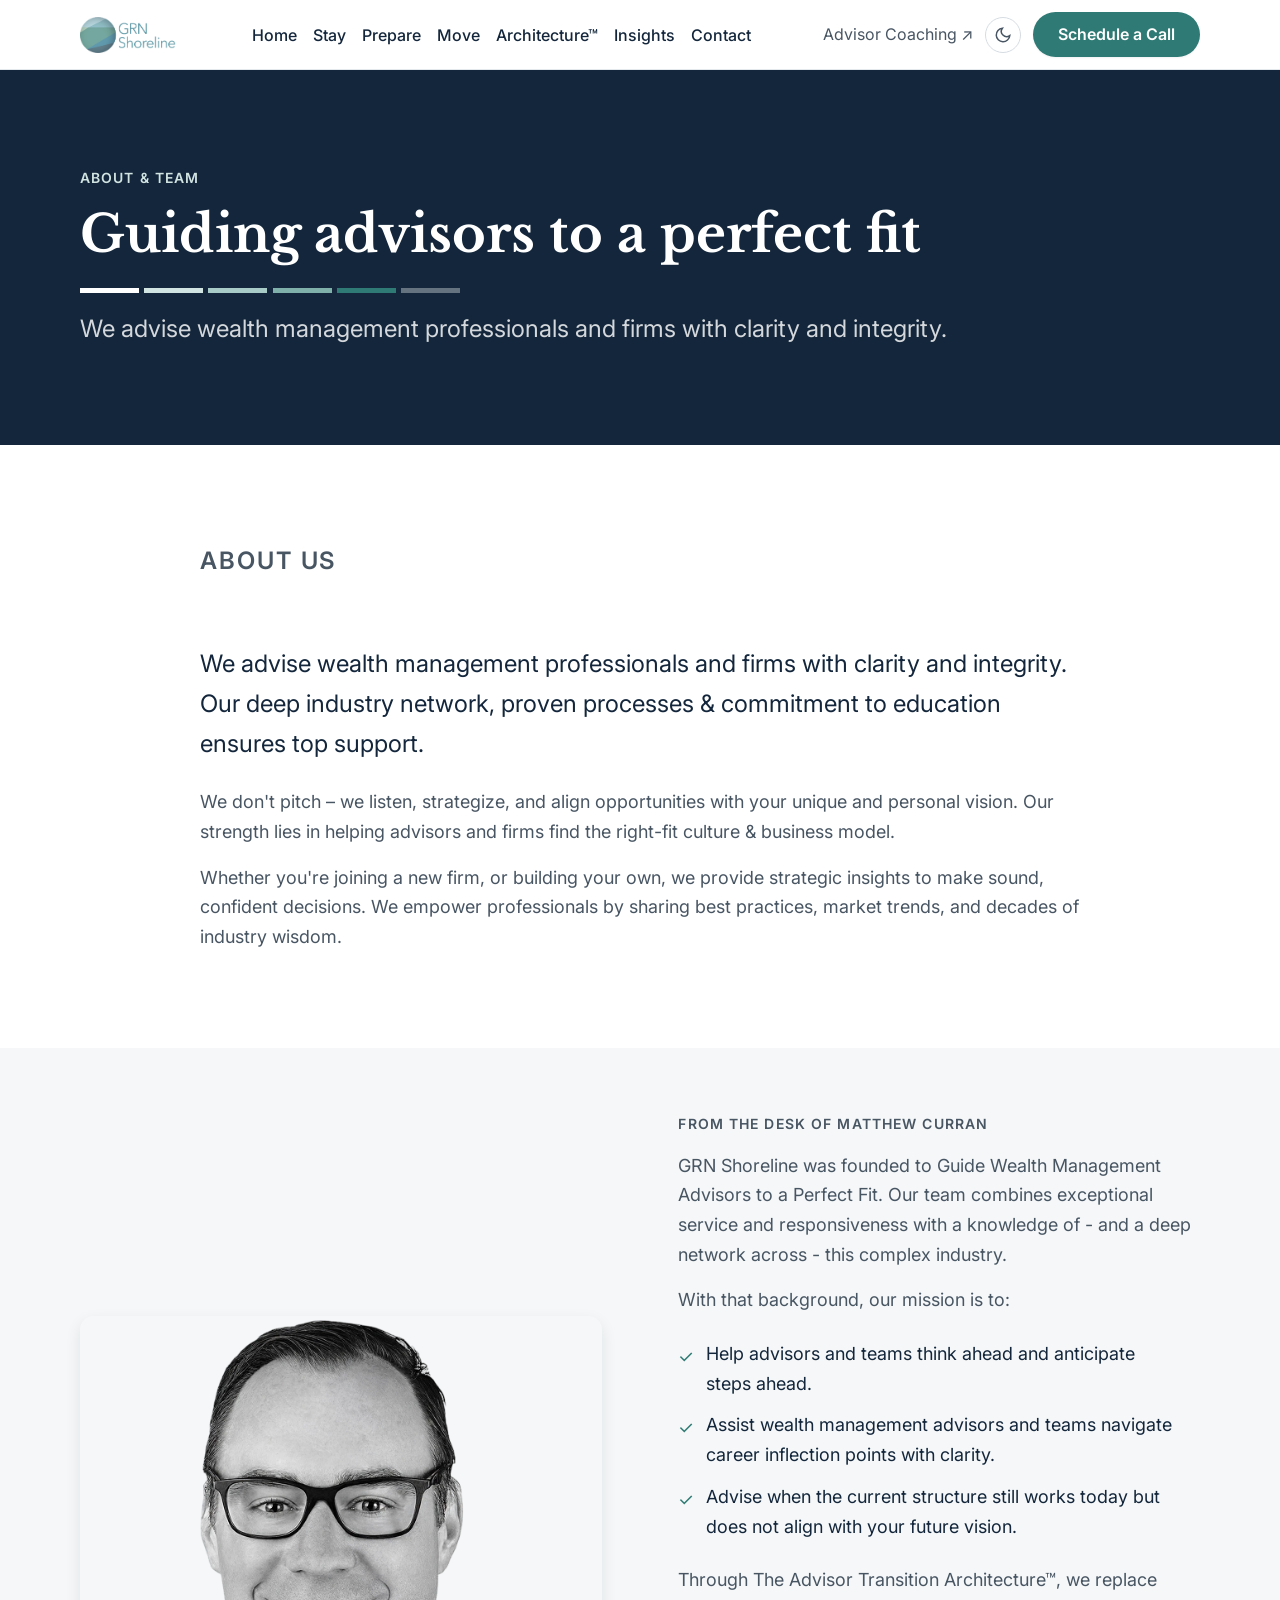
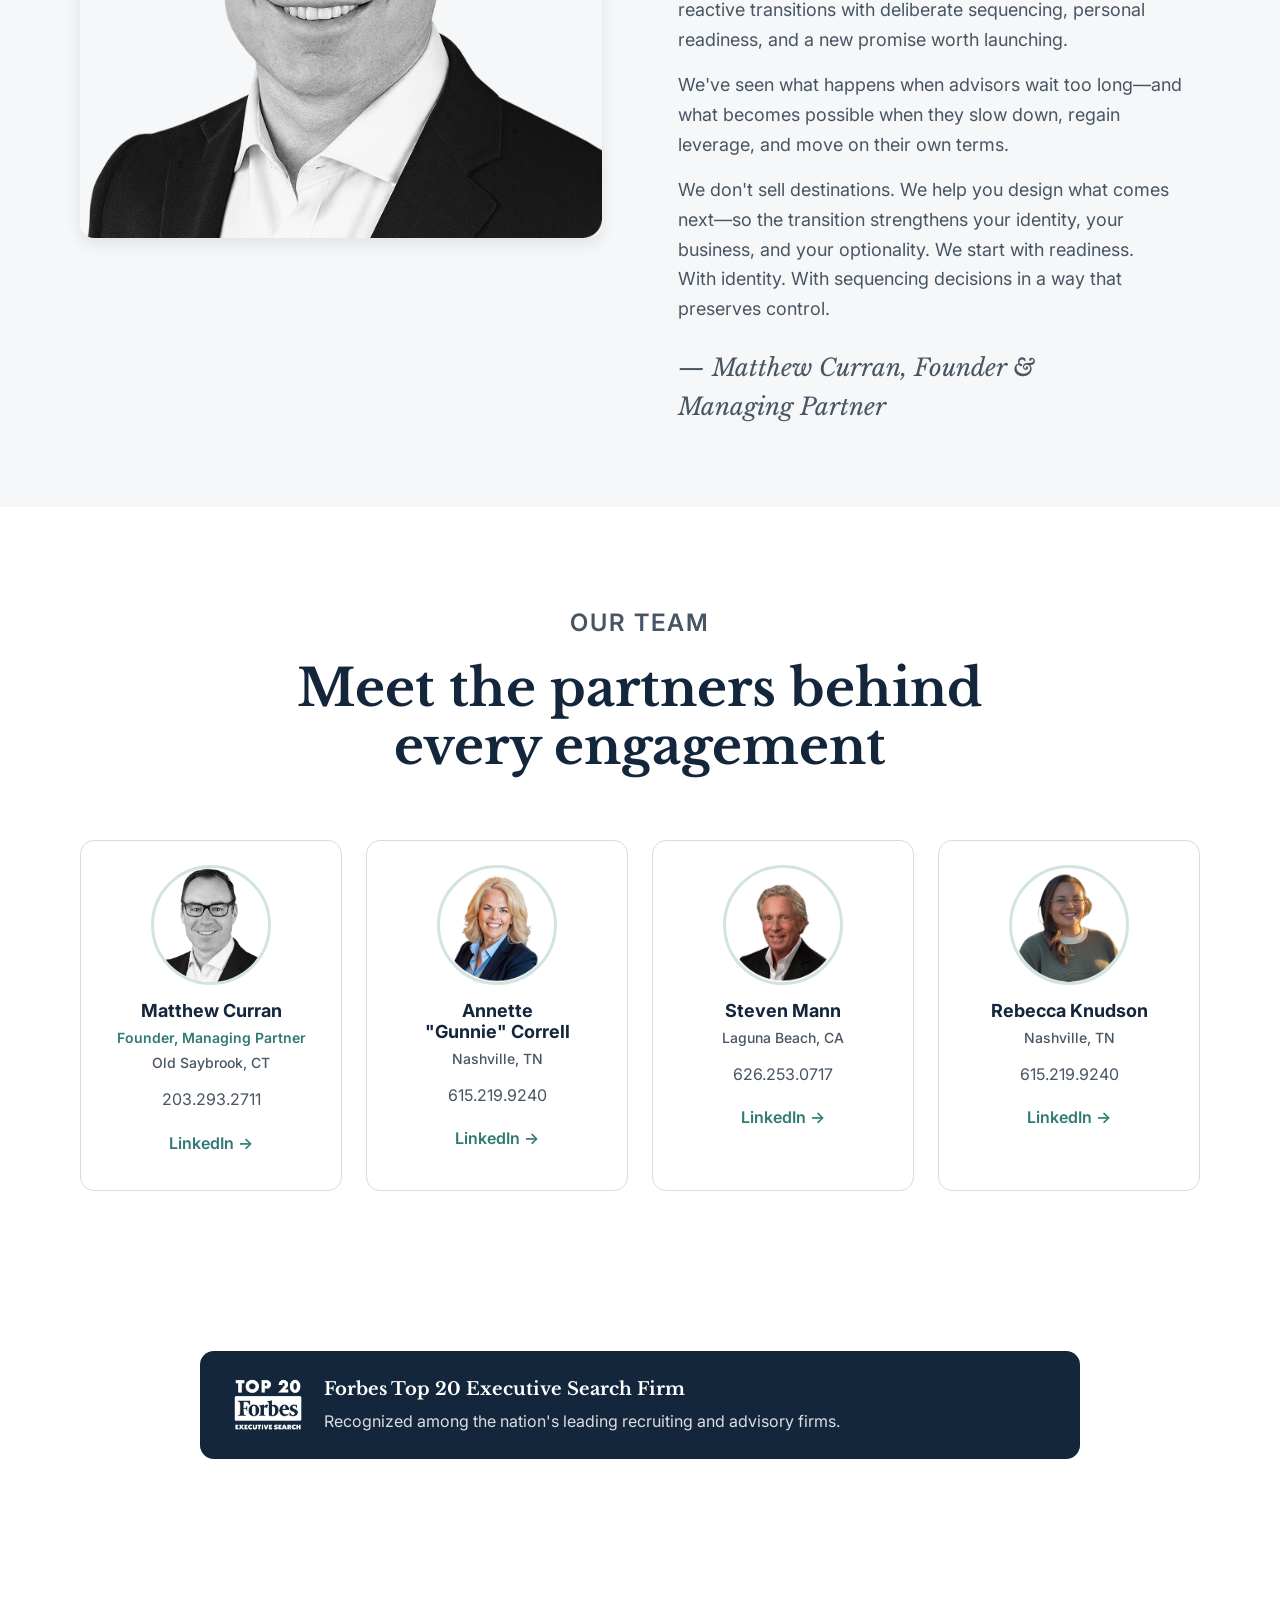
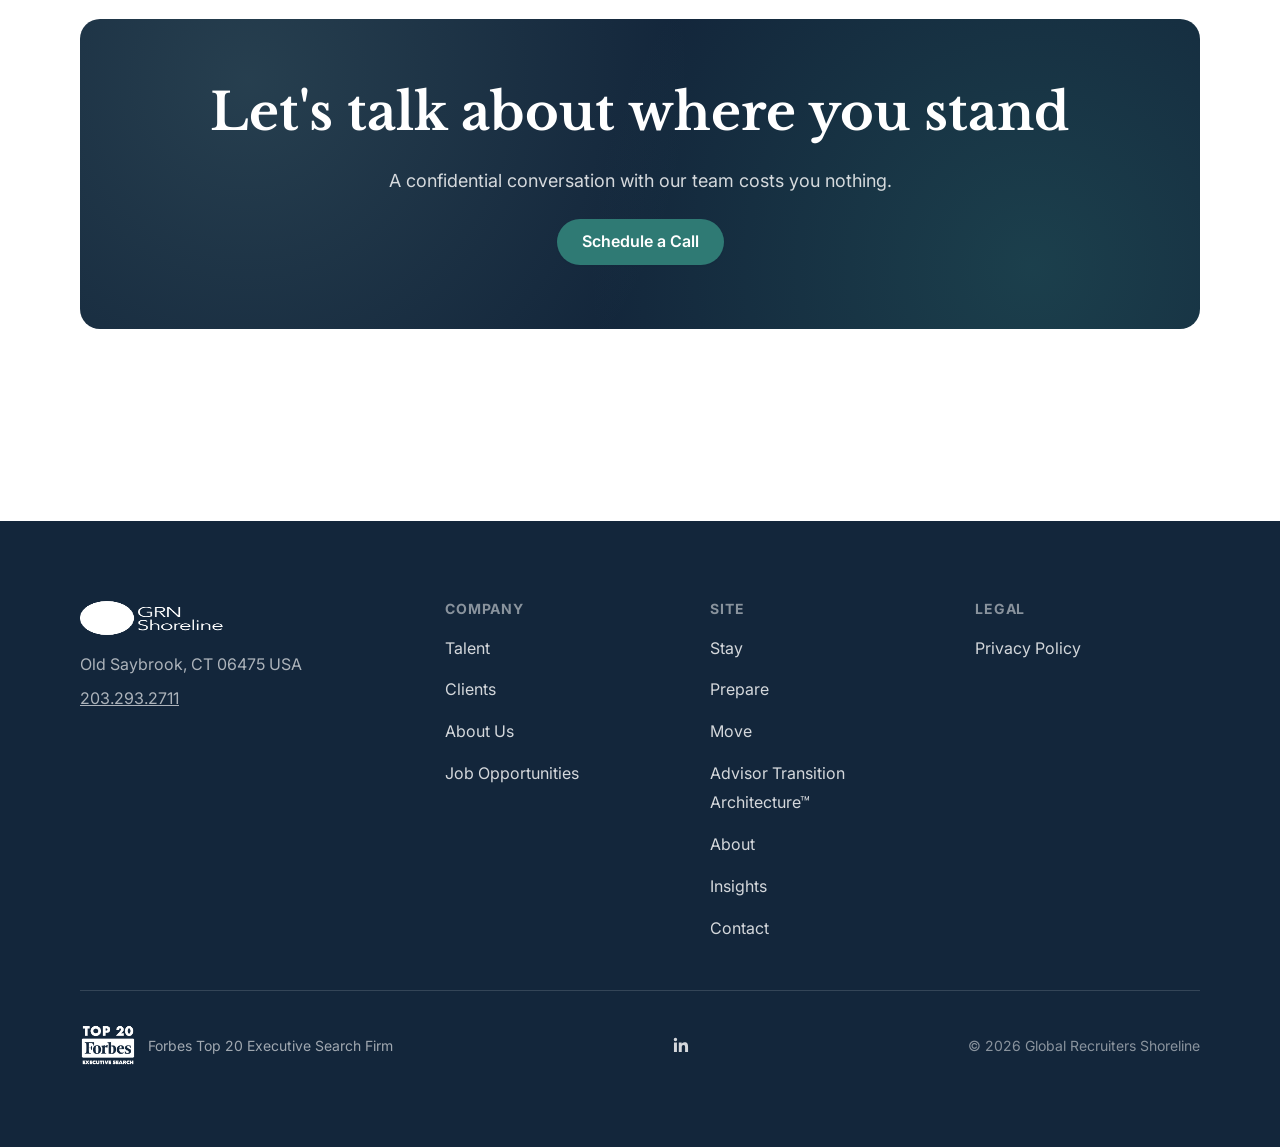
==== commit 5da7a731: "Team: smooth photo ring edges for Annette and Steven; correct spelling to Rebecca Knudson" ====
--- a/about.html
+++ b/about.html
@@ -119,8 +119,8 @@
             <a class="btn btn--ghost" href="https://www.linkedin.com/in/steven-mann-wealth-management/" target="_blank" rel="noopener noreferrer">LinkedIn →</a>
           </div>
           <div class="team-card">
-            <div class="team-photo"><img src="./assets/rebecca.png" alt="Rebecca Knudsen" width="275" height="275" loading="lazy"></div>
-            <h3>Rebecca Knudsen</h3>
+            <div class="team-photo"><img src="./assets/rebecca.png" alt="Rebecca Knudson" width="275" height="275" loading="lazy"></div>
+            <h3>Rebecca Knudson</h3>
             <p class="location">Nashville, TN</p>
             <a class="phone" href="tel:6152199240">615.219.9240</a>
             <a class="btn btn--ghost" href="https://www.linkedin.com/in/rebecca-knudson-grnnashville/" target="_blank" rel="noopener noreferrer">LinkedIn →</a>
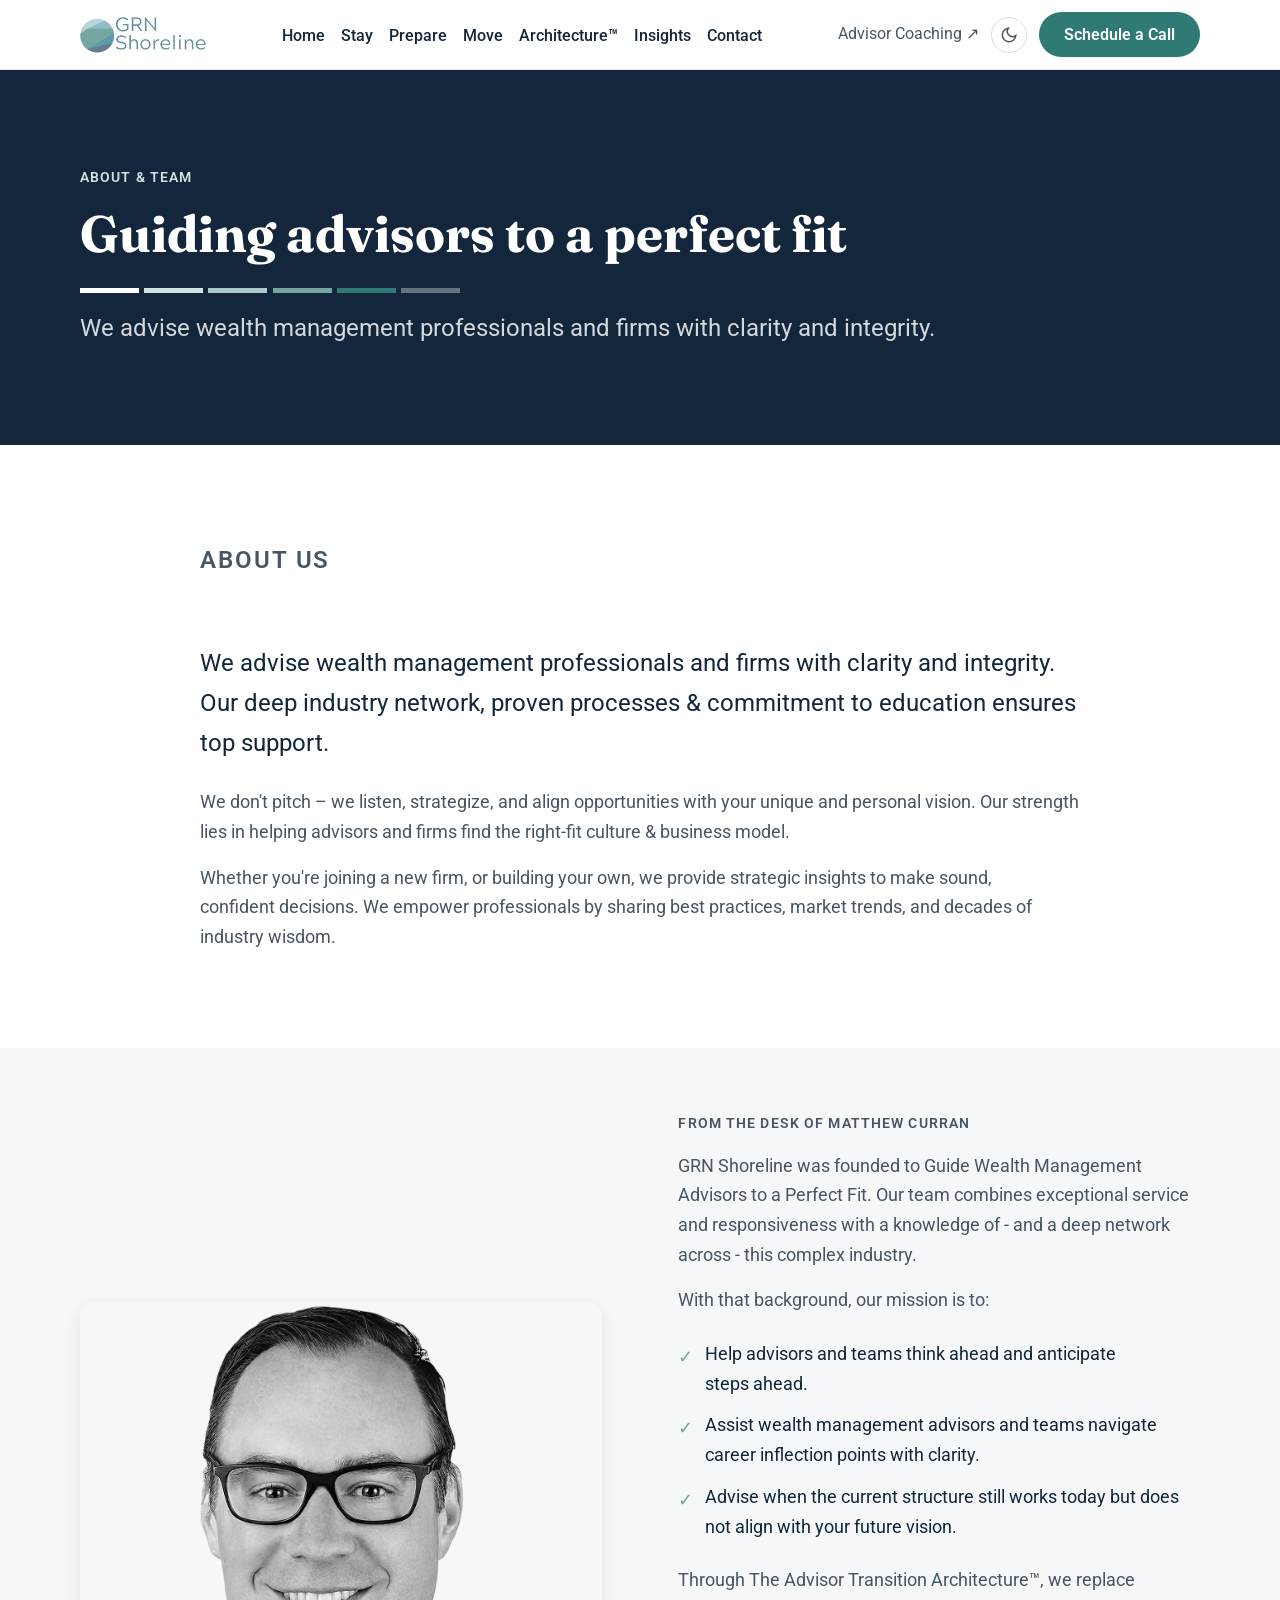
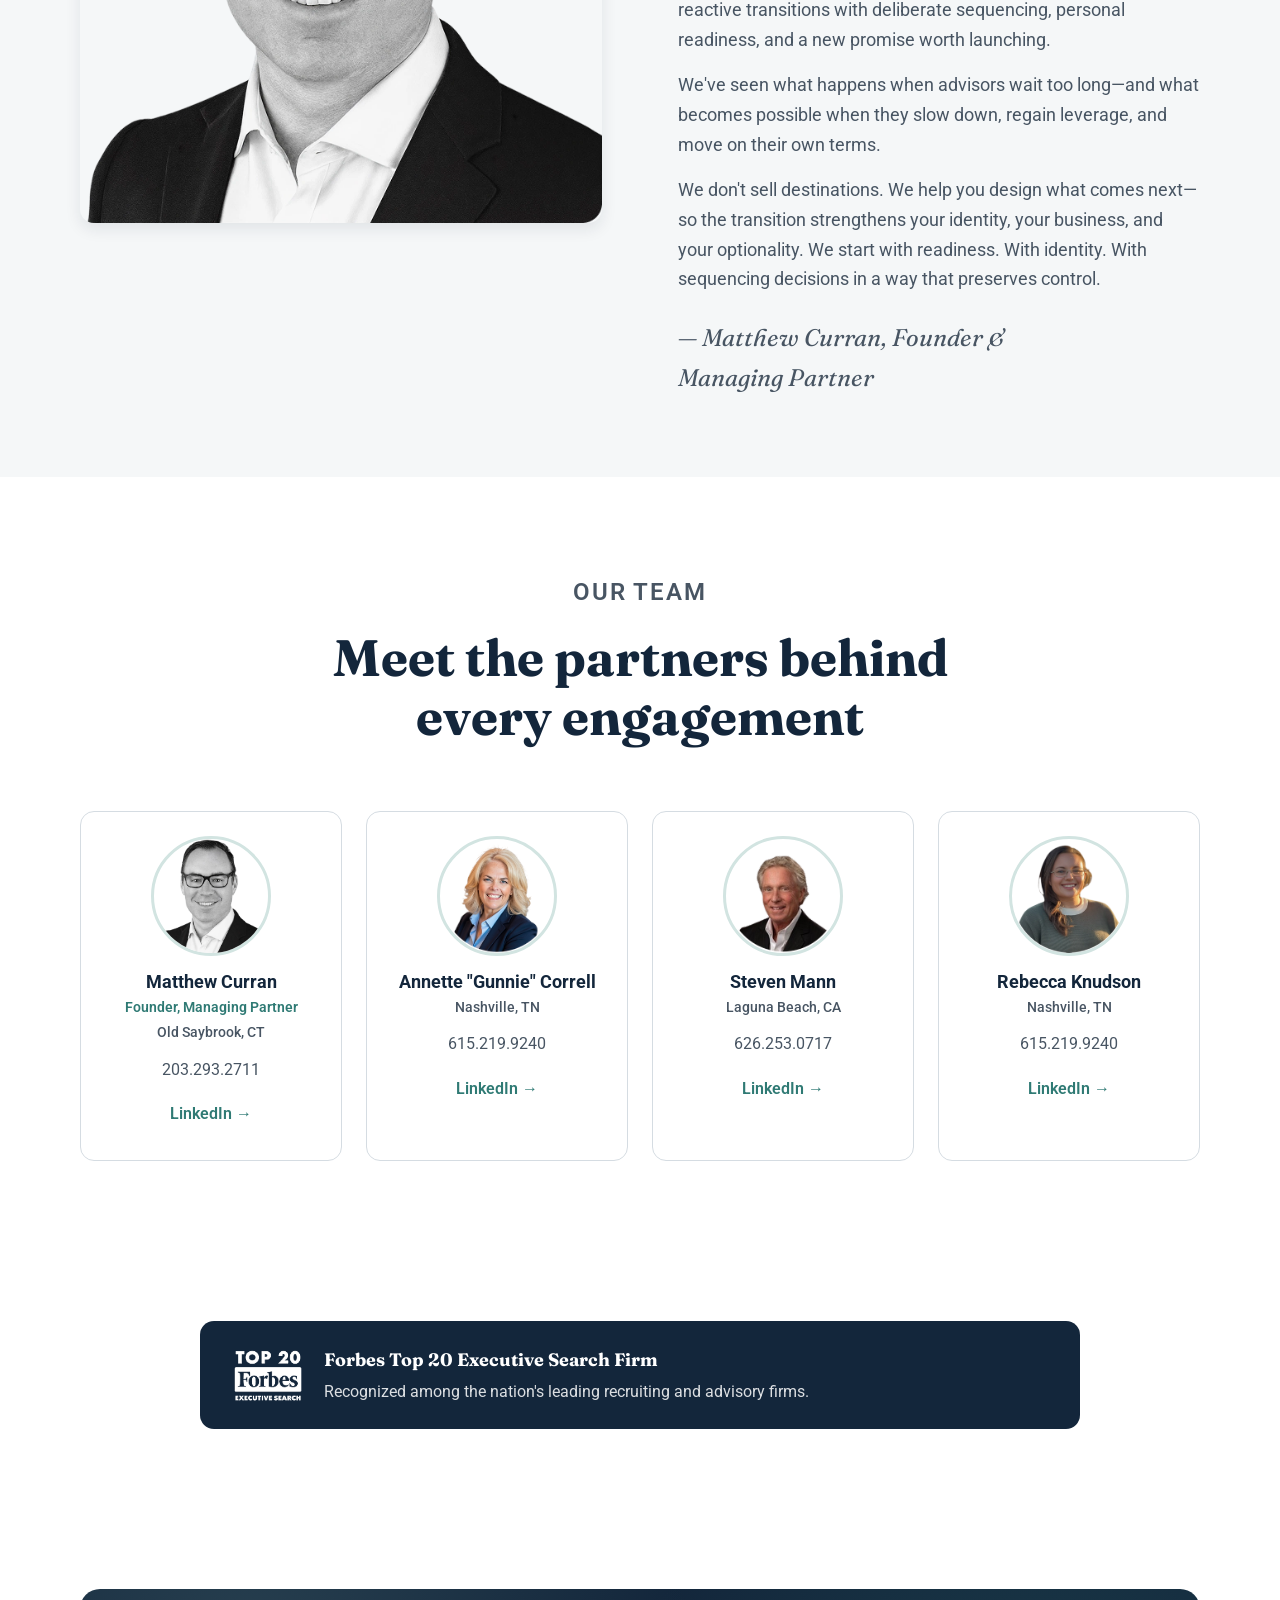
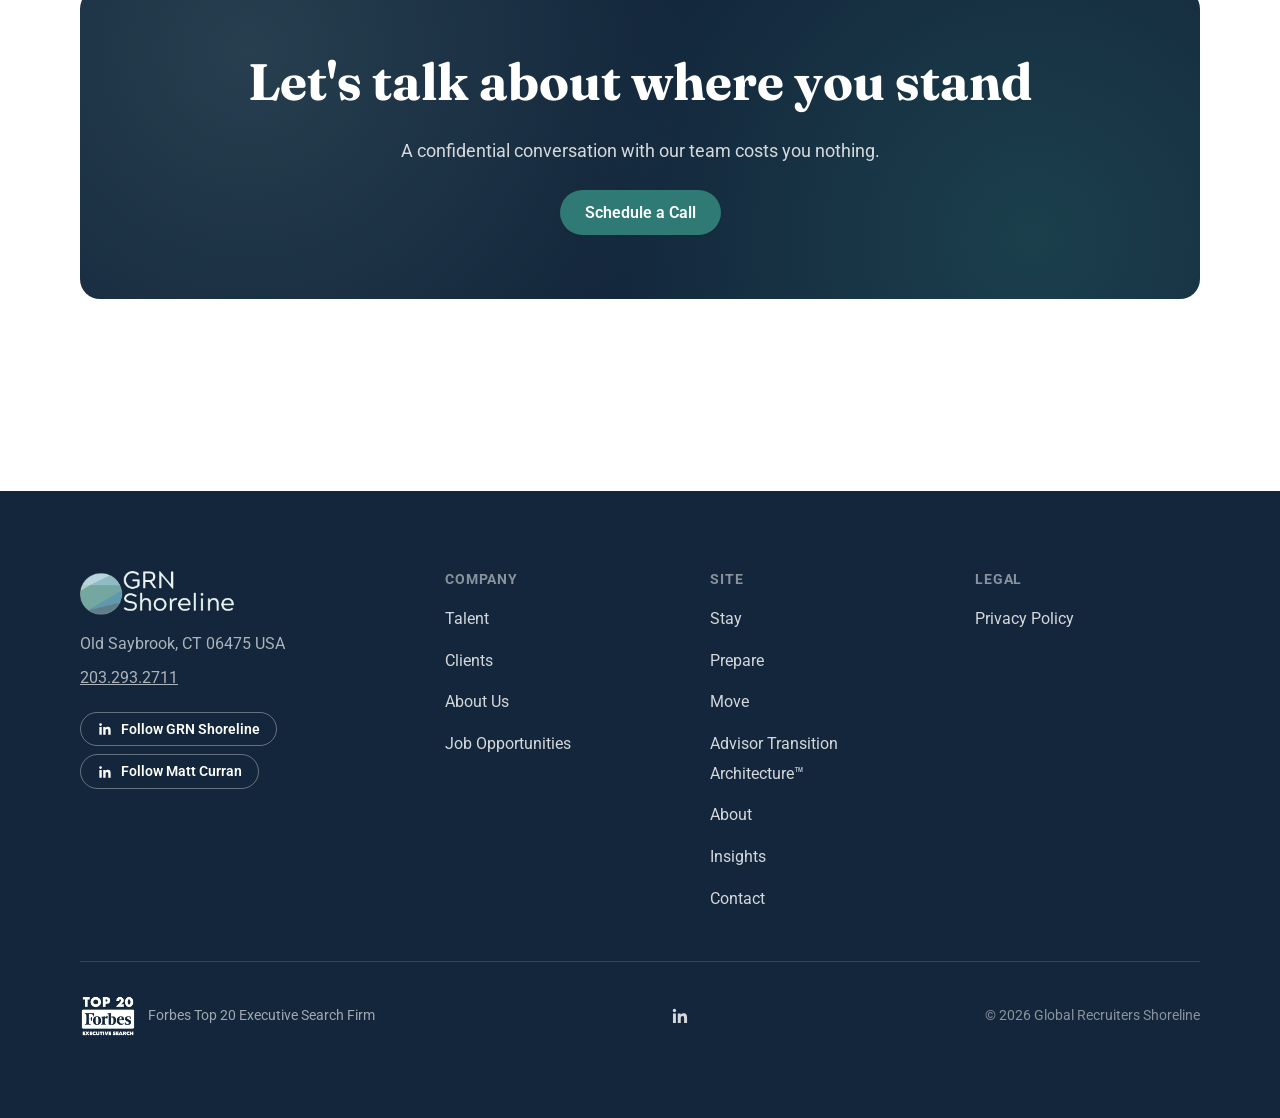
==== commit 7478aaa4: "Nov 2026 edits: remove assessment links, Discovery quote box, WMX logo, fixed GRN logo, LinkedIn fol" ====
--- a/about.html
+++ b/about.html
@@ -7,10 +7,10 @@
   <meta name="description" content="Meet the GRN Shoreline team and read Matthew Curran's letter on why the firm exists to guide wealth management advisors to a perfect fit.">
   <link rel="preconnect" href="https://fonts.googleapis.com">
   <link rel="preconnect" href="https://fonts.gstatic.com" crossorigin>
-  <link href="https://fonts.googleapis.com/css2?family=Libre+Baskerville:ital,wght@0,400;0,700;1,400&family=Inter:wght@300..800&display=swap" rel="stylesheet">
+  <link href="https://fonts.googleapis.com/css2?family=Fraunces:ital,opsz,wght@0,9..144,400..700;1,9..144,400..700&family=Roboto:wght@300;400;500;700&display=swap" rel="stylesheet">
   <link rel="stylesheet" href="./base.css">
   <link rel="stylesheet" href="./style.css">
-  <link rel="icon" href="./assets/grn-logo-alt.png">
+  <link rel="icon" href="./assets/grn-logo.png">
 </head>
 <body>
   <a class="skip-link" href="#main">Skip to content</a>
@@ -18,7 +18,7 @@
         <header class="site-header">
     <div class="wrap header-inner">
       <a class="brand" href="./index.html" aria-label="GRN Shoreline home">
-        <img src="./assets/grn-logo-alt.png" alt="GRN Shoreline logo" width="150" height="54">
+        <img src="./assets/grn-logo.png" alt="GRN Shoreline logo" width="480" height="137">
       </a>
       <nav class="main-nav" aria-label="Primary">
         <ul role="list">
@@ -155,9 +155,13 @@
     <div class="wrap">
       <div class="footer-grid">
         <div class="footer-brand">
-          <img src="./assets/grn-logo-alt.png" alt="GRN Shoreline logo" width="150" height="54">
+          <img src="./assets/grn-logo-light.png" alt="GRN Shoreline logo" width="480" height="137">
           <p>Old Saybrook, CT 06475 USA</p>
           <p><a href="tel:2032932711" style="color:inherit;">203.293.2711</a></p>
+          <div class="footer-follow">
+            <a class="btn btn--follow" href="https://www.linkedin.com/company/grnshoreline/" target="_blank" rel="noopener noreferrer"><svg width="16" height="16" viewBox="0 0 24 24" fill="currentColor" aria-hidden="true"><path d="M20.45 20.45h-3.55v-5.57c0-1.33-.02-3.03-1.85-3.03-1.85 0-2.14 1.44-2.14 2.94v5.66H9.36V9h3.41v1.56h.05c.47-.9 1.64-1.85 3.38-1.85 3.6 0 4.27 2.37 4.27 5.46v6.28zM5.34 7.43a2.06 2.06 0 1 1 0-4.12 2.06 2.06 0 0 1 0 4.12zM7.12 20.45H3.56V9h3.56v11.45z"/></svg> Follow GRN Shoreline</a>
+            <a class="btn btn--follow" href="https://www.linkedin.com/in/matthewcurran-grn/" target="_blank" rel="noopener noreferrer"><svg width="16" height="16" viewBox="0 0 24 24" fill="currentColor" aria-hidden="true"><path d="M20.45 20.45h-3.55v-5.57c0-1.33-.02-3.03-1.85-3.03-1.85 0-2.14 1.44-2.14 2.94v5.66H9.36V9h3.41v1.56h.05c.47-.9 1.64-1.85 3.38-1.85 3.6 0 4.27 2.37 4.27 5.46v6.28zM5.34 7.43a2.06 2.06 0 1 1 0-4.12 2.06 2.06 0 0 1 0 4.12zM7.12 20.45H3.56V9h3.56v11.45z"/></svg> Follow Matt Curran</a>
+          </div>
         </div>
         <div class="footer-col">
           <h4>Company</h4>
@@ -193,7 +197,7 @@
           <span>Forbes Top 20 Executive Search Firm</span>
         </div>
         <div class="footer-social">
-          <a href="https://linkedin.com/company/grnshoreline" target="_blank" rel="noopener noreferrer" aria-label="GRN Shoreline on LinkedIn">
+          <a href="https://www.linkedin.com/company/grnshoreline/" target="_blank" rel="noopener noreferrer" aria-label="GRN Shoreline on LinkedIn">
             <svg width="20" height="20" viewBox="0 0 24 24" fill="currentColor"><path d="M20.45 20.45h-3.55v-5.57c0-1.33-.02-3.03-1.85-3.03-1.85 0-2.14 1.44-2.14 2.94v5.66H9.36V9h3.41v1.56h.05c.47-.9 1.64-1.85 3.38-1.85 3.6 0 4.27 2.37 4.27 5.46v6.28zM5.34 7.43a2.06 2.06 0 1 1 0-4.12 2.06 2.06 0 0 1 0 4.12zM7.12 20.45H3.56V9h3.56v11.45z"/></svg>
           </a>
         </div>
--- a/style.css
+++ b/style.css
@@ -41,8 +41,8 @@
   --content-full: 100%;
 
   /* ============ FONTS ============ */
-  --font-display: 'Libre Baskerville', Georgia, 'Times New Roman', serif;
-  --font-body: 'Inter', -apple-system, 'Helvetica Neue', sans-serif;
+  --font-display: 'Fraunces', Georgia, 'Times New Roman', serif;
+  --font-body: 'Roboto', -apple-system, 'Helvetica Neue', sans-serif;
 }
 
 /* ============ COLOR SYSTEM — GRN Shoreline brand ============
@@ -54,13 +54,13 @@
   --color-navy: #13263b;
   --color-navy-2: #1c3550;
   --color-teal: #2f7a74;
-  --color-teal-2: #2f7a74;
+  --color-teal-2: #73a69f;
   --color-mint: #d2e4e1;
 
   --color-sage-100: #eef4f3;
   --color-sage-200: #d2e4e1;
   --color-sage-300: #a8cbc7;
-  --color-sage-400: #7fb0aa;
+  --color-sage-400: #73a69f;
   --color-sage-500: #2f7a74;
   --color-slate: #65727f;
   --color-btn: #2f7a74;
@@ -106,10 +106,10 @@
   --color-text-faint: #7f8e9c;
   --color-text-inverse: #13263b;
 
-  --color-teal: #7fb0aa;
-  --color-teal-2: #7fb0aa;
-
-  --color-primary: #7fb0aa;
+  --color-teal: #73a69f;
+  --color-teal-2: #73a69f;
+
+  --color-primary: #73a69f;
   --color-primary-hover: #a8cbc7;
   --color-primary-active: #5f9a93;
   --color-primary-highlight: #1e3d44;
@@ -135,9 +135,9 @@
     --color-text-muted: #b4c0cb;
     --color-text-faint: #7f8e9c;
     --color-text-inverse: #13263b;
-    --color-teal: #7fb0aa;
-  --color-teal-2: #7fb0aa;
-    --color-primary: #7fb0aa;
+    --color-teal: #73a69f;
+  --color-teal-2: #73a69f;
+    --color-primary: #73a69f;
     --color-primary-hover: #a8cbc7;
     --color-primary-active: #5f9a93;
     --color-primary-highlight: #1e3d44;
@@ -495,7 +495,7 @@
     #ffffff 0 15.5%, transparent 15.5% 16.9%,
     #d2e4e1 16.9% 32.4%, transparent 32.4% 33.8%,
     #a8cbc7 33.8% 49.3%, transparent 49.3% 50.7%,
-    #7fb0aa 50.7% 66.2%, transparent 66.2% 67.6%,
+    #73a69f 50.7% 66.2%, transparent 66.2% 67.6%,
     #2f7a74 67.6% 83.1%, transparent 83.1% 84.5%,
     #65727f 84.5% 100%
   );
@@ -594,6 +594,43 @@
   font-size: var(--text-xs);
   color: var(--color-text-faint);
   text-align: center;
+}
+
+/* ============ DISCOVERY QUOTE BOX ============ */
+.discovery-quote {
+  background: var(--color-navy);
+  border: 1px solid rgba(115, 166, 159, 0.45);
+  border-left: 4px solid #73a69f;
+  border-radius: var(--radius-xl);
+  padding: clamp(var(--space-8), 5vw, var(--space-12));
+  box-shadow: var(--shadow-lg);
+  display: flex;
+  align-items: center;
+  justify-content: center;
+  min-height: 14rem;
+}
+.discovery-quote blockquote {
+  font-family: var(--font-display);
+  font-style: italic;
+  font-size: clamp(1.75rem, 3.2vw, 2.5rem);
+  line-height: 1.2;
+  color: #fff;
+  text-align: center;
+  margin: 0;
+}
+.discovery-quote--long blockquote {
+  font-size: clamp(1.25rem, 2.2vw, 1.6rem);
+  line-height: 1.45;
+}
+.follow-row {
+  display: flex;
+  flex-wrap: wrap;
+  gap: var(--space-3);
+}
+.follow-row .btn {
+  display: inline-flex;
+  align-items: center;
+  gap: var(--space-2);
 }
 
 /* ============ CARD GRID (teasers) ============ */
@@ -802,7 +839,8 @@
   background: var(--color-surface-mint);
 }
 .newsletter-strip img {
-  width: 88px;
+  width: 120px;
+  height: auto;
   border-radius: var(--radius-md);
   box-shadow: var(--shadow-sm);
   flex-shrink: 0;
@@ -1133,7 +1171,8 @@
   margin-bottom: clamp(var(--space-12), 6vw, var(--space-20));
 }
 .subscribe-banner img {
-  width: 84px;
+  width: 120px;
+  height: auto;
   border-radius: var(--radius-md);
   flex-shrink: 0;
 }
@@ -1275,9 +1314,32 @@
   margin-bottom: var(--space-12);
 }
 .footer-brand img {
-  height: 34px;
+  height: 44px;
+  width: auto;
   margin-bottom: var(--space-4);
-  filter: brightness(0) invert(1);
+}
+.footer-follow {
+  display: flex;
+  flex-direction: column;
+  align-items: flex-start;
+  gap: var(--space-2);
+  margin-top: var(--space-5);
+}
+.btn--follow {
+  display: inline-flex;
+  align-items: center;
+  gap: var(--space-2);
+  font-size: var(--text-xs);
+  padding: var(--space-2) var(--space-4);
+  border-radius: var(--radius-full);
+  border: 1px solid rgba(255, 255, 255, 0.35);
+  color: #fff;
+  text-decoration: none;
+}
+.btn--follow:hover {
+  background: #73a69f;
+  border-color: #73a69f;
+  color: #0f2233;
 }
 .footer-brand p {
   font-size: var(--text-sm);
@@ -1472,3 +1534,13 @@
     gap: var(--space-5);
   }
 }
+
+/* Header logo: light-text version on dark backgrounds */
+[data-theme='dark'] .brand img {
+  content: url('./assets/grn-logo-light.png');
+}
+@media (prefers-color-scheme: dark) {
+  :root:not([data-theme]) .brand img {
+    content: url('./assets/grn-logo-light.png');
+  }
+}
